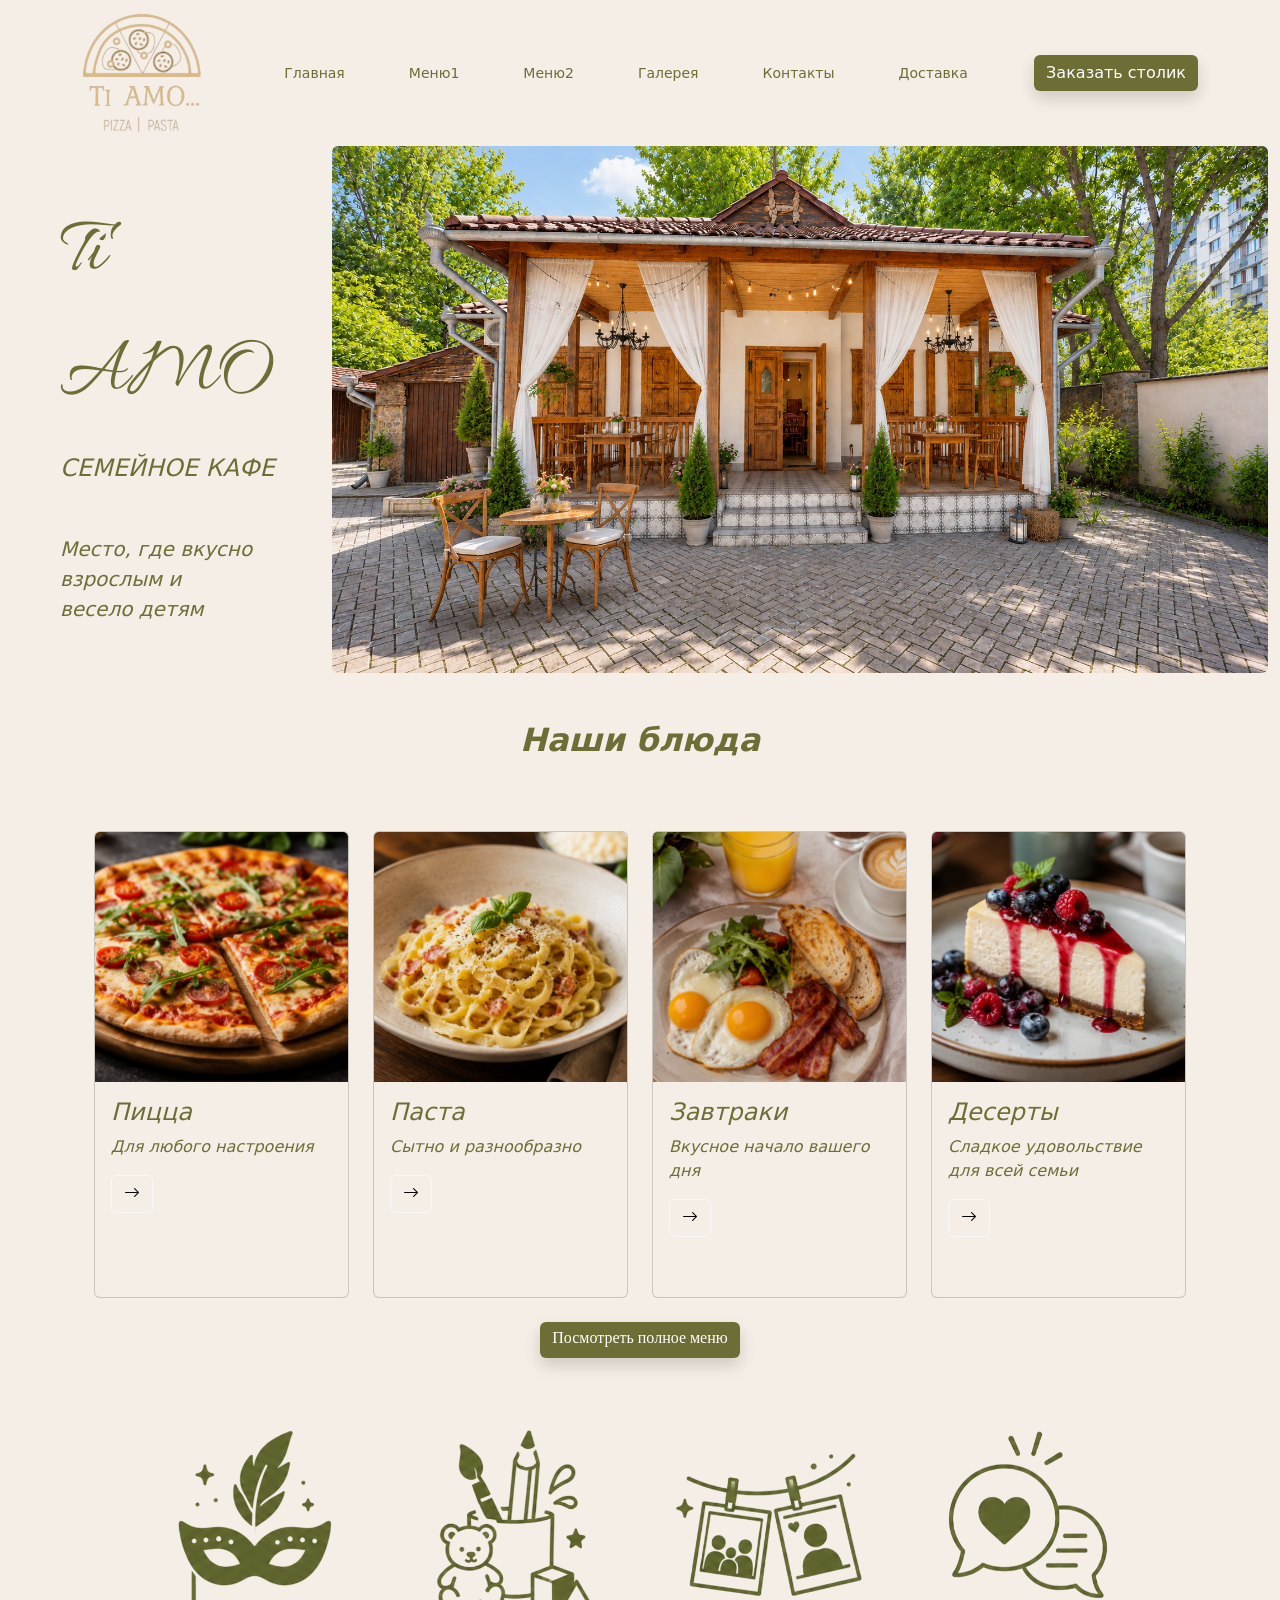
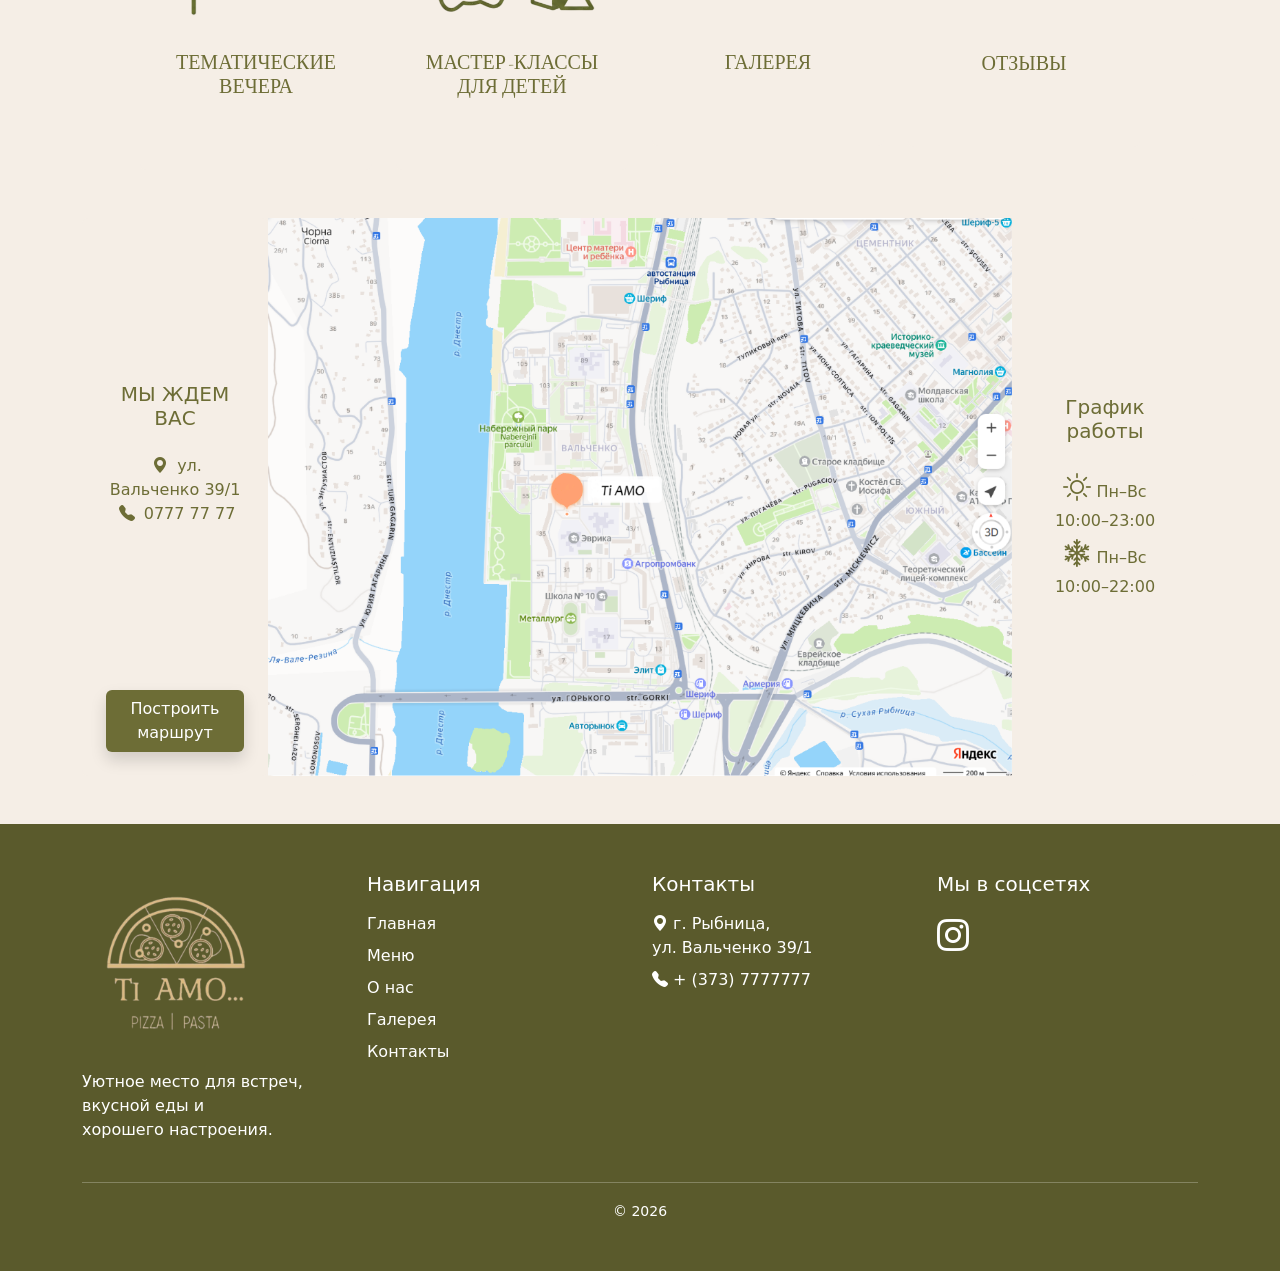
==== index.html @ b51c0440 "Работа с мобильным меню" ====
<!DOCTYPE html>
<html lang="en">
<head>
    <meta charset="utf-8">
    <meta name="viewport" content="width=device-width, initial-scale=1">
    <title>Bootstrap demo</title>


    <!-- Bootstrap Icons -->
    <link rel="stylesheet" href="https://cdn.jsdelivr.net/npm/bootstrap-icons@1.11.3/font/bootstrap-icons.min.css">
    <link href="https://cdn.jsdelivr.net/npm/bootstrap@5.3.8/dist/css/bootstrap.min.css" rel="stylesheet"
          integrity="sha384-sRIl4kxILFvY47J16cr9ZwB07vP4J8+LH7qKQnuqkuIAvNWLzeN8tE5YBujZqJLB" crossorigin="anonymous">
    <link rel="preconnect" href="https://fonts.googleapis.com">
    <link rel="preconnect" href="https://fonts.gstatic.com" crossorigin>

    <link href="https://fonts.googleapis.com/css2?family=Allura&family=Cormorant+Garamond:wght@400;500;600;700&family=Montserrat:wght@400;500;600;700&display=swap" rel="stylesheet">
    <link rel="stylesheet" href="css/style.css">
</head>

<body class="my-color my-bg-color">

<!--navbar-->

<div class="container-fluid">
    <nav class="navbar navbar-expand-lg">
        <div class="container">
            <a class="navbar-brand" href="#">
                <img src="img/logo2.png" alt="Bootstrap" width="120" height="120" style="color:#6d6d36;">
            </a>
            <!--    <a class="navbar-brand" href="#">Navbar</a>-->
            <button class="navbar-toggler" type="button" data-bs-toggle="collapse"
                    data-bs-target="#navbarSupportedContent" aria-controls="navbarSupportedContent"
                    aria-expanded="false" aria-label="Toggle navigation">
                <span class="navbar-toggler-icon"></span>
            </button>
            <div class="collapse navbar-collapse" id="navbarSupportedContent">
                <ul class="navbar-nav mx-auto gap-1 gap-md-5 thTiAmo" style="font-size:14px;"> <!--mx-auto mb-2 mb-lg-0-->
                    <li class="nav-item">
                        <a class="nav-link nav-link-custom" aria-current="page" href="#">Главная</a>
                    </li>
                    <li class="nav-item">
                        <a class="nav-link nav-link-custom" href="menu.html">Меню1</a>
                    </li>
                    <li class="nav-item">
                        <a class="nav-link nav-link-custom" href="menu2.html">Меню2</a>
                    </li>
                    <li class="nav-item">
                        <a class="nav-link nav-link-custom" href="#">Галерея</a>
                    </li>
                    <li class="nav-item">
                        <a class="nav-link nav-link-custom" href="#">Контакты</a>
                    </li>
                    <li class="nav-item">
                        <a class="nav-link nav-link-custom" href="#">Доставка</a>
                    </li>
                </ul>

                <button class="btn text-white shadow btn-dynamic" style="background-color:#6d6d36;">Заказать столик</button>
            </div>
        </div>
    </nav>

</div>

<!--hero-->

<div class="container-fluid  d-flex justify-content-center">
    <div class="row">

        <div class="col-12 col-md-3 col-lg-3">
            <p class="text-start mt-5 ms-5 tiAmo" style="font-size:80px;">Ti AMO</p>
            <p class="text-start ms-5 mt-3 fs-4 fst-italic secondTiAmo">СЕМЕЙНОЕ КАФЕ</p>

            <p class="text-start m-5 fs-5 fst-italic secondTiAmo">Место, где вкусно взрослым и весело детям</p>

            <!--<p class="text-start mt-5 ms-5 fs-6 fst-italic">ул. Вальченко 39/1</p>
            <p class="text-start ms-5 fs-6 fst-italic">+(373) 777-00-00</p>-->


        </div>

        <div class="col-12 col-md-9 col-lg-9">
            <img class="img-fluid rounded"
                 src="img/main2.png"
                 alt="">
        </div>
    </div>
</div>

<!--наши блюда-->

<h2 class="text-center m-5 fw-bold fst-italic secondTiAmo">
    Наши блюда
</h2>

<div class="container p-4 fst-italic thTiAmo">
    <div class="row row-cols-1 row-cols-md-4 row-cols-sm-3 row-cols-xs-3 g-4">
        <div class="col">
            <div class="card h-100 my-color my-bg-color">
                <img src="img/food/2/pizza.png" class="card-img-top" alt="...">
                <div class="card-body">
                    <h4 class="card-title ">Пицца</h4>
                    <p class="card-text">Для любого настроения</p>
                    <button type="button" class="btn btn-light my-bg-color"><i class="bi bi-arrow-right"></i>
                    </button>
                </div>
            </div>
        </div>
        <div class="col">
            <div class="card h-100 my-color my-bg-color">
                <img src="img/food/2/pasta.png" class="card-img-top" alt="...">
                <div class="card-body">
                    <h4 class="card-title">Паста</h4>
                    <p class="card-text">Сытно и разнообразно</p>
                    <button type="button" class="btn btn-light my-bg-color"><i class="bi bi-arrow-right"></i>
                    </button>
                </div>
            </div>
        </div>
        <div class="col">
            <div class="card h-100 my-color my-bg-color">
                <img src="img/food/2/breakfast.png" class="card-img-top" alt="...">
                <div class="card-body">
                    <h4 class="card-title">Завтраки</h4>
                    <p class="card-text">Вкусное начало вашего дня</p>
                    <button type="button" class="btn btn-light my-bg-color"><i class="bi bi-arrow-right"></i></button>
                </div>
            </div>
        </div>
        <div class="col">
            <div class="card h-100 my-color my-bg-color">
                <img src="img/food/2/dessert.png" class="card-img-top" alt="...">
                <div class="card-body">
                    <h4 class="card-title">Десерты</h4>
                    <p class="card-text">Сладкое удовольствие для всей семьи</p>
                    <button type="button" class="btn btn-light my-bg-color"><i class="bi bi-arrow-right"></i>
                    </button>
                </div>
            </div>
        </div>
    </div>
</div>


<div class="container-fluid  d-flex justify-content-center tiAmo">
    <button class="btn text-white shadow btn-dynamic" style="background-color:#6d6d36;">Посмотреть полное меню</button>
</div>

<!--разделы2-->

<div class="container-fluid  d-flex justify-content-center mt-5 tiAmo">
    <div class="row row-cols-1 row-cols-sm-2 row-cols-md-3 row-cols-lg-4 row-cols-xl-5 g-4 text-center justify-content-center">
        <div class="col">
            <a href="#" class="text-decoration-none text-dark">
                <div class="card h-70 my-bg-color border-0 my-color">
                    <img src="img/sections/ev-removebg-preview.png" class="img-fluid" alt="...">
                    <div class="card-body">
                        <h5 class="card-title">ТЕМАТИЧЕСКИЕ ВЕЧЕРА</h5>
                    </div>
                </div>
            </a>
        </div>
        <div class="col">
            <a href="#" class="text-decoration-none text-dark">
                <div class="card h-70 my-bg-color border-0 my-color">
                    <img src="img/sections/ch-removebg-preview.png" class="img-fluid" alt="...">
                    <div class="card-body">
                        <h5 class="card-title">МАСТЕР-КЛАССЫ ДЛЯ ДЕТЕЙ</h5>
                    </div>
                </div>
            </a>
        </div>
        <div class="col">
            <a href="#" class="text-decoration-none text-dark">
                <div class="card h-70 my-bg-color border-0 my-color">
                    <img src="img/sections/gal-removebg-preview.png" class="img-fluid" alt="...">
                    <div class="card-body">
                        <h5 class="card-title">ГАЛЕРЕЯ</h5>
                    </div>
                </div>
            </a>
        </div>
        <div class="col">
            <a href="#" class="text-decoration-none text-dark">
                <div class="card h-70 my-bg-color border-0 my-color">
                    <img src="img/sections/ms-removebg-preview.png" class="mg-fluid" alt="...">
                    <div class="card-body">
                        <h5 class="card-title">ОТЗЫВЫ</h5>
                    </div>
                </div>
            </a>
        </div>
    </div>
</div>


<!--карта-->

<!--<div class="container mt-5">
    <div class="card-group">
        <div class="card my-bg-color border-0 p-4 h-100 d-flex flex-column">

            <h5 class="card-title mb-4">
                МЫ ЖДЕМ ВАС
            </h5>

            <div class="flex-grow-1 d-flex flex-column">

                <p class="card-text mb-3">
                    <i class="bi bi-geo-alt-fill">   </i>
                    ул. Вальченко 39/1
                </p>

                <p class="card-text mb-3">
                    <i class="bi bi-telephone-fill">   </i>
                    0777 77 77
                </p>

            </div>

            <button class="btn text-white shadow mt-3"
                    style="background-color:#6d6d36;">
                Построить маршрут
            </button>

        </div>
        <div class="card my-bg-color border-0 h-100 d-flex flex-column">
            <img src="img/map.png" class="card-img-top" alt="...">

        </div>
        <div class="card my-bg-color border-0 p-4 h-100 d-flex flex-column">
            <h5 class="card-title mb-4">
                РЕЖИМ РАБОТЫ
            </h5>

            <div class="flex-grow-1 d-flex flex-column">

                <p class="card-text mb-3">
                    <i class="bi bi-sun">   </i>
                    ПН - ВС<br>
                    09.00 - 23.00
                </p>

                <p class="card-text mb-3">
                    <i class="bi bi-snow2">   </i>
                    ПН - ВС<br>
                    09.00 - 23.00
                </p>

            </div>

        </div>
    </div>
</div>-->

<div class="container mt-5 secondTiAmo">
    <div class="row g-0">

        <!-- Левая карточка -->
        <div class="col-12 col-md-2 d-flex">
            <div class="card p-4 text-center h-100 w-100 d-flex flex-column my-bg-color border-0 my-color">



                <div class="flex-grow-1 d-flex flex-column justify-content-center">
                    <h5 class="card-title mb-4">МЫ ЖДЕМ ВАС</h5>
                    <p class="card-text mb-4">
                        <i class="bi bi-geo-alt-fill m-1"></i> ул. Вальченко 39/1
                        <i class="bi bi-telephone-fill m-1"></i> 0777 77 77
                    </p>
                </div>

                <button class="btn text-white shadow mt-auto"
                        style="background-color:#6d6d36;">
                    Построить маршрут
                </button>

            </div>
        </div>

        <!-- Центральная карточка -->
        <div class="col-12 col-md-8 d-flex">
            <div class="card h-100 w-100 border-0">
                <img src="img/map2.png"
                     class="img-fluid h-100 w-100"
                     style="object-fit: cover;"
                     alt="">
            </div>
        </div>

        <!-- Правая карточка -->
        <div class="col-12 col-md-2 d-flex">
            <div class="card p-4 text-center h-100 w-100 d-flex flex-column justify-items-center my-bg-color border-0 my-color">


                <div class="flex-grow-1 d-flex flex-column justify-content-center">
                    <h5 class="card-title mb-4 ">График работы</h5>
                    <p class="card-text">
                        <i class="bi bi-sun fs-3"></i> Пн–Вс 10:00–23:00<br>
                        <i class="bi bi-snow2 fs-3"></i> Пн–Вс 10:00–22:00
                    </p>
                </div>

            </div>
        </div>

    </div>
</div>

<!--footer-->

<footer class="py-5 mt-5 secondTiAmo" style="background-color:#5a5a2c; color:white;">

    <div class="container">

        <div class="row g-4">

            <!-- Логотип -->
            <div class="col-12 col-md-6 col-lg-3 text-center text-lg-start">
                <img src="img/logo.png"
                     class="img-fluid mb-3"
                     style="max-width:180px;"
                     alt="Logo">

                <p>
                    Уютное место для встреч,<br>
                    вкусной еды и <br>хорошего настроения.
                </p>
            </div>


            <!-- Навигация -->
            <div class="col-12 col-md-6 col-lg-3">
                <h5 class="mb-3">Навигация</h5>

                <ul class="list-unstyled">
                    <li class="mb-2">
                        <a href="#" class="text-white text-decoration-none nav-link-custom">
                            Главная
                        </a>
                    </li>

                    <li class="mb-2">
                        <a href="#" class="text-white text-decoration-none nav-link-custom">
                            Меню
                        </a>
                    </li>

                    <li class="mb-2">
                        <a href="#" class="text-white text-decoration-none nav-link-custom">
                            О нас
                        </a>
                    </li>

                    <li class="mb-2">
                        <a href="#" class="text-white text-decoration-none nav-link-custom">
                            Галерея
                        </a>
                    </li>

                    <li class="mb-2">
                        <a href="#" class="text-white text-decoration-none nav-link-custom">
                            Контакты
                        </a>
                    </li>
                </ul>

            </div>


            <!-- Контакты -->
            <div class="col-12 col-md-6 col-lg-3">

                <h5 class="mb-3">Контакты</h5>

                <p class="mb-2">
                    <i class="bi bi-geo-alt-fill"></i>
                    г. Рыбница,<br>
                    ул. Вальченко 39/1
                </p>

                <p class="mb-2">
                    <i class="bi bi-telephone-fill"></i>
                   + (373) 7777777
                </p>


            </div>


            <!-- Соцсети -->
            <div class="col-12 col-md-6 col-lg-3">

                <h5 class="mb-3">Мы в соцсетях</h5>

                <a href="#" class="text-white fs-3 me-3">
                    <i class="bi bi-instagram social-icon"></i>
                </a>

            </div>

        </div>


        <hr class="mt-4">

        <div class="text-center">
            <small>
                © 2026
            </small>
        </div>

    </div>

</footer>


    <script src="https://cdn.jsdelivr.net/npm/bootstrap@5.3.8/dist/js/bootstrap.bundle.min.js"
            integrity="sha384-FKyoEForCGlyvwx9Hj09JcYn3nv7wiPVlz7YYwJrWVcXK/BmnVDxM+D2scQbITxI"
            crossorigin="anonymous"></script>
</body>

</html>
---- css/style.css ----
.image-wrap {
    position: relative;
}

.my-bg-color{
    background-color: #f5eee6;
}

.my-color, .nav-link{
   color: #6d6d36;
}

.card-img-top {
    height: 250px;
    object-fit: cover;
}

@media (max-width: 768px) {
    .card-img-top {
        height: 200px;
    }
}

.card {
    position: relative;
}

.card-body {
    padding-bottom: 60px;
}




.icon {
    font-size: 100px;
}

.card:hover {
    border-color: #6d6d36;
    box-shadow: 0 0 25px rgba(109,109,54,.35);
}

.photo-wrapper {
    position: relative;
    overflow: hidden;
}

.photo-wrapper img {
    display: block;
    width: 100%;
    height: auto;
}

/* Градиент сверху */
.photo-wrapper::before {
    content: "";
    position: absolute;
    inset: 0;
    background: linear-gradient(
        to top,
        transparent 90%,
        rgba(245,238,230,.1) 92%,
        rgba(245,238,230,.2) 94%,
        rgba(245,238,230,.4) 96%,
        rgba(245,238,230,.7) 98%,
        #f5eee6 100%
    ),
    linear-gradient(
            to left,
            transparent 90%,
                    rgba(245,238,230,.1) 92%,
                    rgba(245,238,230,.2) 94%,
                    rgba(245,238,230,.4) 96%,
                    rgba(245,238,230,.7) 98%,
                    #f5eee6 100%
        ),
        linear-gradient(
                to bottom,
                transparent 90%,
                        rgba(245,238,230,.1) 92%,
                        rgba(245,238,230,.2) 94%,
                        rgba(245,238,230,.4) 96%,
                        rgba(245,238,230,.7) 98%,
                        #f5eee6 100%
            );
    pointer-events: none;
}

.btn-dynamic {
    background-color: #6d6d36;
    color: white;
    border: none;
    transition: all 0.3s ease;
}

.btn-dynamic:hover {
    background-color: #858542;
    box-shadow: 0 8px 20px rgba(109,109,54,.45);
    transform: translateY(-4px) scale(1.05);
}

.btn-dynamic:active {
    transform: translateY(0) scale(0.98);
}

.nav-link-custom {
    color: #6d6d36;
    text-decoration: none;
    display: inline-block;
    position: relative;
    transition: all 0.3s ease;
}

.nav-link-custom:hover {
    color: #6d6d36;
    transform: translateY(-3px);
}


/* плавная линия снизу */
.nav-link-custom::after {
    content: "";
    position: absolute;
    left: 50%;
    bottom: -5px;
    width: 0;
    height: 2px;
    background-color: #6d6d36;
    transition: all 0.3s ease;
    transform: translateX(-50%);
}

.nav-link-custom:hover::after {
    width: 100%;
}

.social-icon {
    font-size: 32px;
    /*color: #333;*/
    transition: all 0.3s ease;
}

.social-icon:hover {
    color: #F55353;
    transform: scale(1.2) translateY(-5px);
    text-shadow:
        0 0 5px rgba(109,109,54,.5),
        0 0 15px rgba(109,109,54,.7),
        0 0 25px rgba(109,109,54,.9);
}


/* Логотип */
.tiAmo {
    font-family: 'Allura', cursive;
}

/* Заголовки */
secondTiAmo {
    font-family: 'Cormorant Garamond', serif;
}

/* Основной текст */
thTiAmo {
    font-family: 'Montserrat', sans-serif;
}

.menu-sticky {
    position: sticky;
    top: 100px; /* отступ от верхней части экрана */
}

.navbar {
    background-color: #f5eee6;
    z-index: 1020;
}

#breakfast,
#salad,
#desserts {
    scroll-margin-top: 140px;
}

@media (max-width: 991.98px) {
    #breakfast,
    #salad,
    #desserts {
        scroll-margin-top: 200px;
    }
}
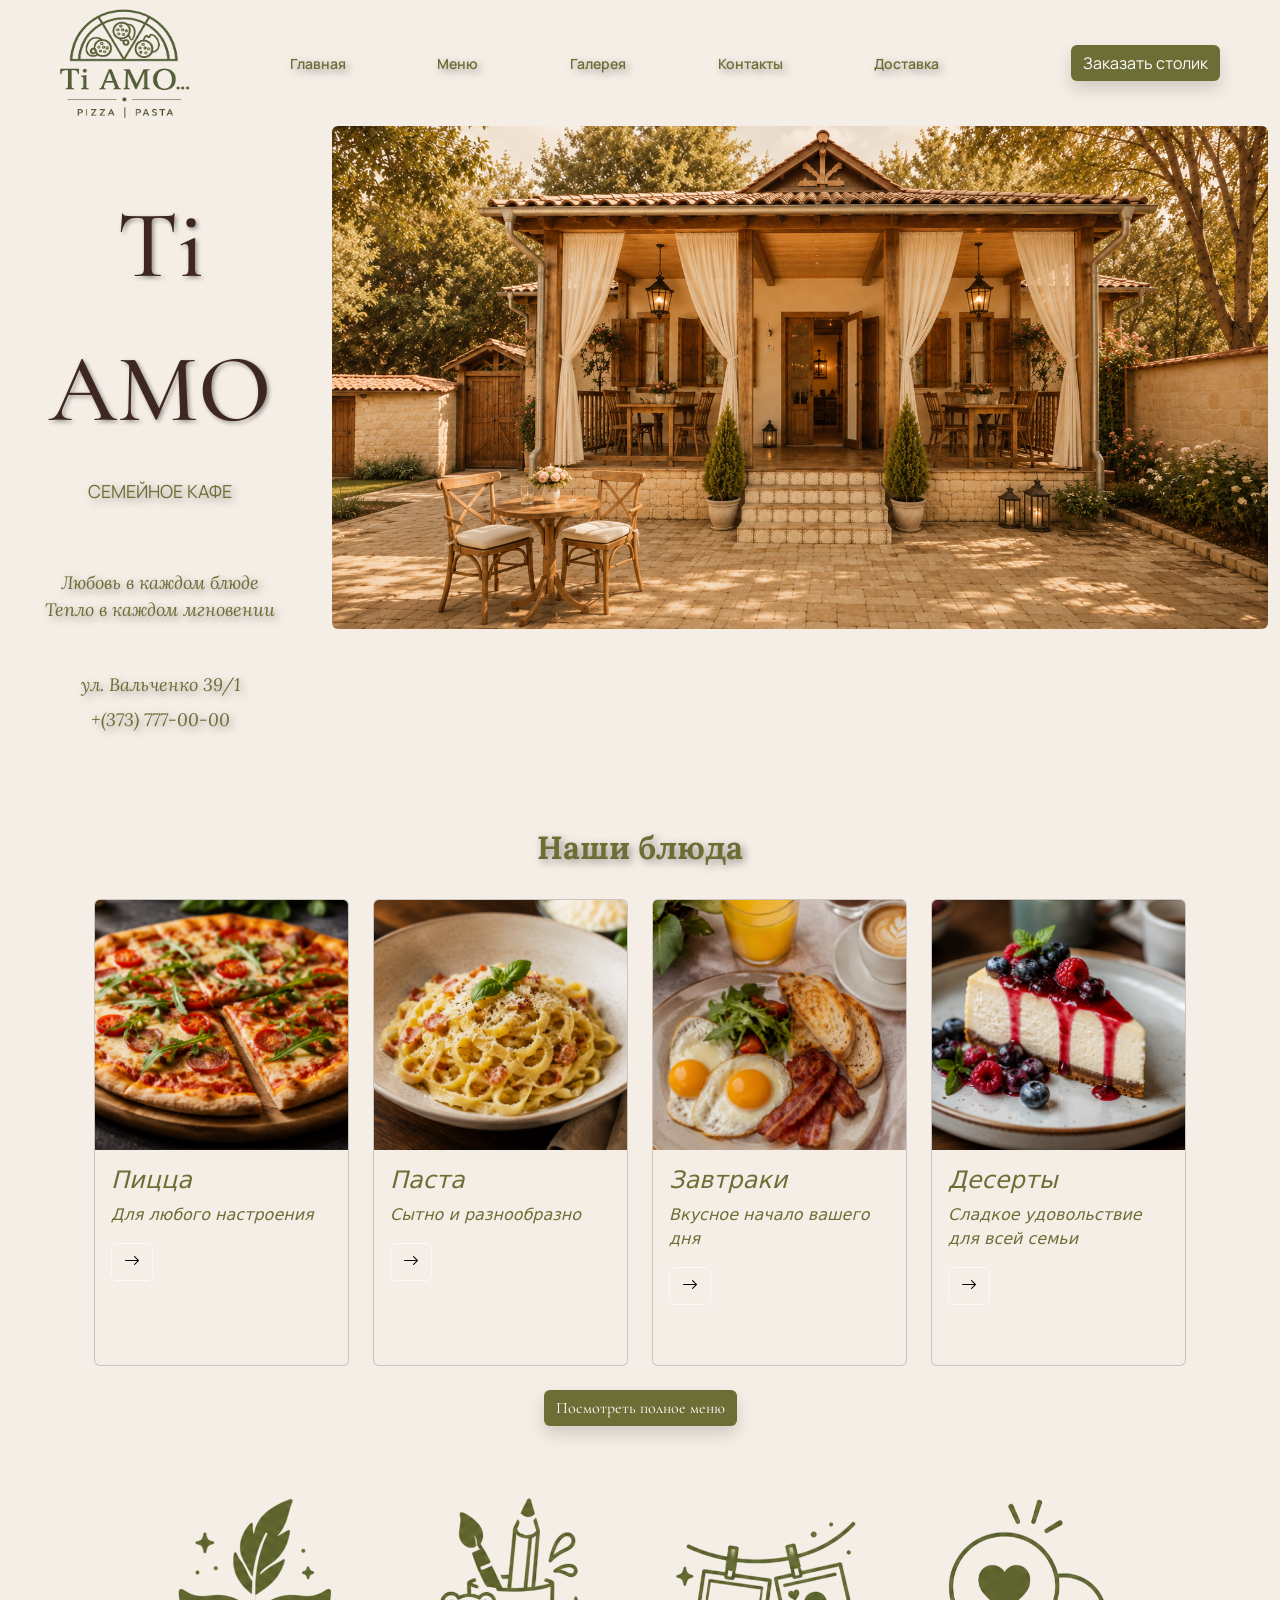
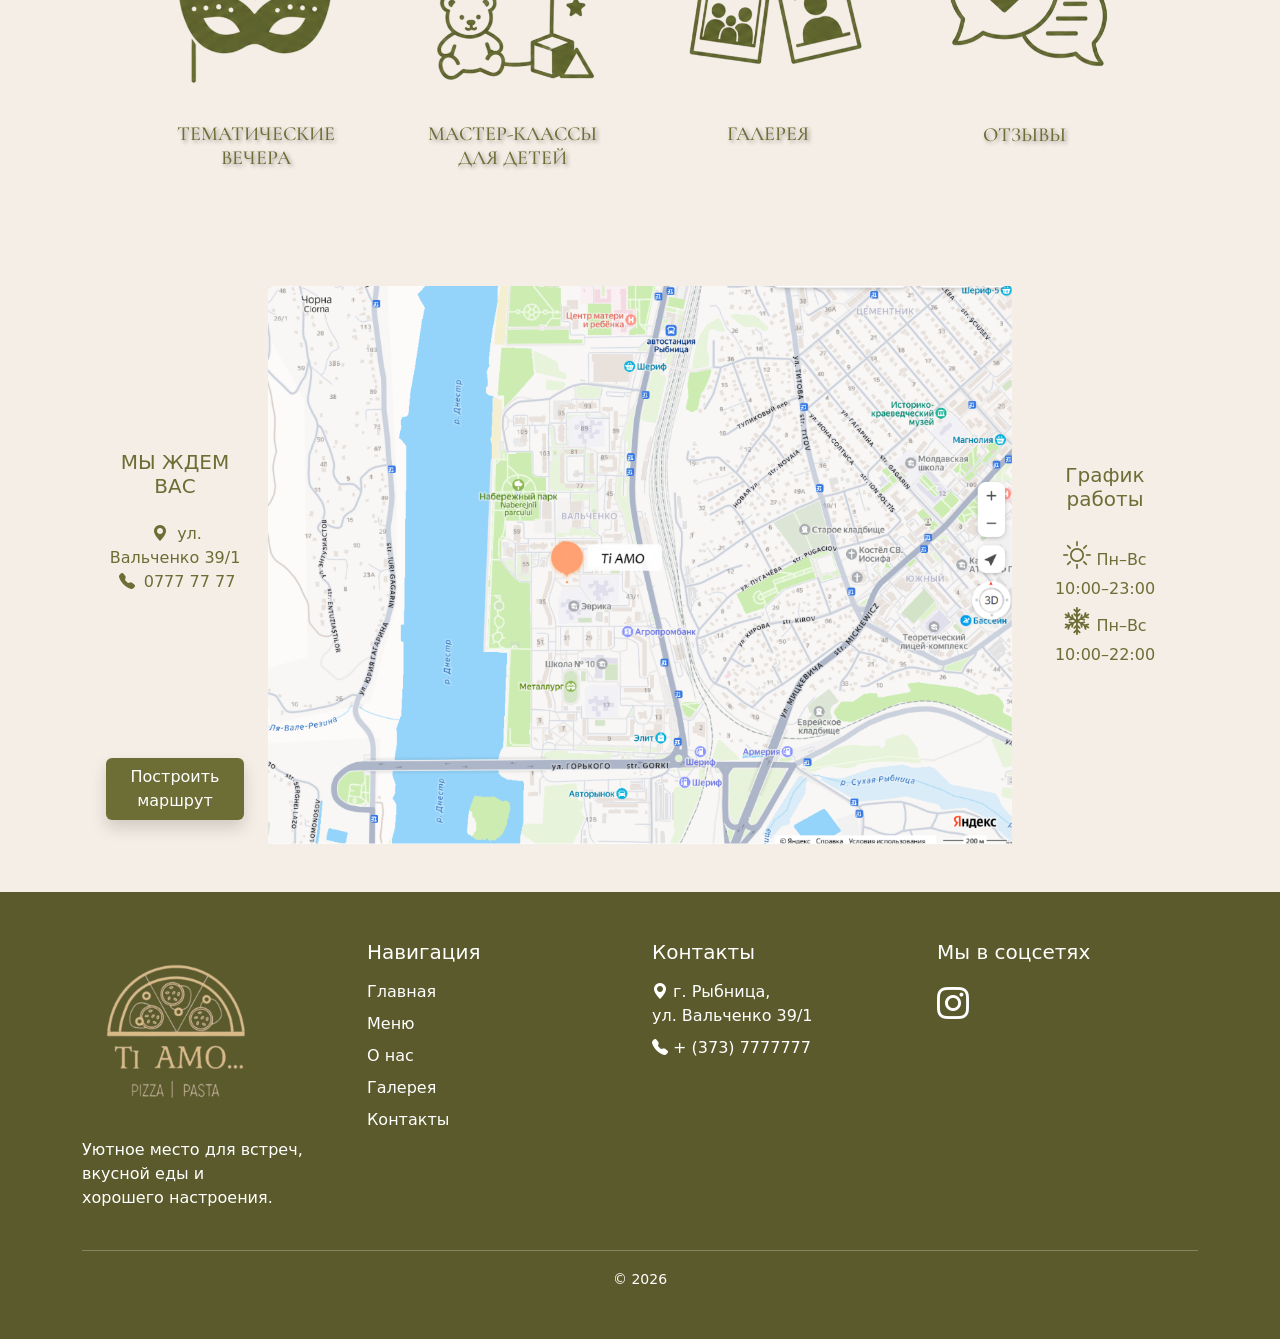
==== commit 04e6d7c0: "Работа с мобильным меню" ====
--- a/index.html
+++ b/index.html
@@ -10,23 +10,23 @@
     <link rel="stylesheet" href="https://cdn.jsdelivr.net/npm/bootstrap-icons@1.11.3/font/bootstrap-icons.min.css">
     <link href="https://cdn.jsdelivr.net/npm/bootstrap@5.3.8/dist/css/bootstrap.min.css" rel="stylesheet"
           integrity="sha384-sRIl4kxILFvY47J16cr9ZwB07vP4J8+LH7qKQnuqkuIAvNWLzeN8tE5YBujZqJLB" crossorigin="anonymous">
+
+
     <link rel="preconnect" href="https://fonts.googleapis.com">
     <link rel="preconnect" href="https://fonts.gstatic.com" crossorigin>
-
-    <link href="https://fonts.googleapis.com/css2?family=Allura&family=Cormorant+Garamond:wght@400;500;600;700&family=Montserrat:wght@400;500;600;700&display=swap" rel="stylesheet">
-    <link rel="stylesheet" href="css/style.css">
+    <link href="https://fonts.googleapis.com/css2?family=Cormorant+Garamond:ital,wght@0,300..700;1,300..700&family=Dancing+Script:wght@400..700&display=swap" rel="stylesheet">
+    <link href="https://fonts.googleapis.com/css2?family=DM+Sans:ital,opsz,wght@0,9..40,100..1000;1,9..40,100..1000&family=Lora:ital,wght@0,400..700;1,400..700&family=Manrope:wght@200..800&display=swap" rel="stylesheet">
+
+    <link rel="stylesheet" href="css/index.css">
+
 </head>
 
 <body class="my-color my-bg-color">
 
 <!--navbar-->
 
-<div class="container-fluid">
+<div class="container-fluid  menu-font">
     <nav class="navbar navbar-expand-lg">
-        <div class="container">
-            <a class="navbar-brand" href="#">
-                <img src="img/logo2.png" alt="Bootstrap" width="120" height="120" style="color:#6d6d36;">
-            </a>
             <!--    <a class="navbar-brand" href="#">Navbar</a>-->
             <button class="navbar-toggler" type="button" data-bs-toggle="collapse"
                     data-bs-target="#navbarSupportedContent" aria-controls="navbarSupportedContent"
@@ -34,15 +34,17 @@
                 <span class="navbar-toggler-icon"></span>
             </button>
             <div class="collapse navbar-collapse" id="navbarSupportedContent">
-                <ul class="navbar-nav mx-auto gap-1 gap-md-5 thTiAmo" style="font-size:14px;"> <!--mx-auto mb-2 mb-lg-0-->
+                <ul class="navbar-nav flex-grow-1 justify-content-between align-items-center px-5 thTiAmo" style="font-size:14px;"> <!--mx-auto mb-2 mb-lg-0-->
+                    <li class="nav-item">
+                        <a class="navbar-brand" href="#">
+                            <img src="img/logo7.png" alt="Bootstrap" width="130" height="110" style="color:#6d6d36;">
+                        </a>
+                    </li>
                     <li class="nav-item">
                         <a class="nav-link nav-link-custom" aria-current="page" href="#">Главная</a>
                     </li>
                     <li class="nav-item">
-                        <a class="nav-link nav-link-custom" href="menu.html">Меню1</a>
-                    </li>
-                    <li class="nav-item">
-                        <a class="nav-link nav-link-custom" href="menu2.html">Меню2</a>
+                        <a class="nav-link nav-link-custom" href="menu2.html">Меню</a>
                     </li>
                     <li class="nav-item">
                         <a class="nav-link nav-link-custom" href="#">Галерея</a>
@@ -53,11 +55,17 @@
                     <li class="nav-item">
                         <a class="nav-link nav-link-custom" href="#">Доставка</a>
                     </li>
+                    <li class="nav-item ms-5">
+                        <button
+                                class="btn text-white shadow btn-dynamic"
+                                style="background-color:#6d6d36;"
+                                data-bs-toggle="modal"
+                                data-bs-target="#phoneModal">
+                            Заказать столик
+                        </button>
+                    </li>
                 </ul>
-
-                <button class="btn text-white shadow btn-dynamic" style="background-color:#6d6d36;">Заказать столик</button>
-            </div>
-        </div>
+            </div>
     </nav>
 
 </div>
@@ -67,21 +75,36 @@
 <div class="container-fluid  d-flex justify-content-center">
     <div class="row">
 
-        <div class="col-12 col-md-3 col-lg-3">
-            <p class="text-start mt-5 ms-5 tiAmo" style="font-size:80px;">Ti AMO</p>
-            <p class="text-start ms-5 mt-3 fs-4 fst-italic secondTiAmo">СЕМЕЙНОЕ КАФЕ</p>
-
-            <p class="text-start m-5 fs-5 fst-italic secondTiAmo">Место, где вкусно взрослым и весело детям</p>
-
-            <!--<p class="text-start mt-5 ms-5 fs-6 fst-italic">ул. Вальченко 39/1</p>
-            <p class="text-start ms-5 fs-6 fst-italic">+(373) 777-00-00</p>-->
-
+        <div class="col-12 col-md-3 col-lg-3 d-flex flex-column text-center">
+
+            <p class="tiAmo mt-5" style="font-size:96px; color:#3E2723;">
+                Ti AMO
+            </p>
+
+            <p class="menu-familyCafe">
+                СЕМЕЙНОЕ КАФЕ
+            </p>
+
+            <p class=" my-5 fst-italic lora-address" style="font-size:18px;">
+                Любовь в каждом блюде<br>
+                Тепло в каждом мгновении
+            </p>
+
+            <div class="mt-auto mb-5">
+                <p class="fst-italic lora-address mb-2" style="font-size:18px;">
+                    ул. Вальченко 39/1
+                </p>
+
+                <p class="fst-italic lora-address mb-0" style="font-size:18px;">
+                    +(373) 777-00-00
+                </p>
+            </div>
 
         </div>
 
         <div class="col-12 col-md-9 col-lg-9">
             <img class="img-fluid rounded"
-                 src="img/main2.png"
+                 src="img/main7.png"
                  alt="">
         </div>
     </div>
@@ -89,7 +112,7 @@
 
 <!--наши блюда-->
 
-<h2 class="text-center m-5 fw-bold fst-italic secondTiAmo">
+<h2 class="text-center mt-5 fw-bold lora-address">
     Наши блюда
 </h2>
 
@@ -418,6 +441,31 @@
     <script src="https://cdn.jsdelivr.net/npm/bootstrap@5.3.8/dist/js/bootstrap.bundle.min.js"
             integrity="sha384-FKyoEForCGlyvwx9Hj09JcYn3nv7wiPVlz7YYwJrWVcXK/BmnVDxM+D2scQbITxI"
             crossorigin="anonymous"></script>
+
+<div class="modal fade" id="phoneModal" tabindex="-1" aria-labelledby="phoneModalLabel" aria-hidden="true">
+    <div class="modal-dialog modal-dialog-centered">
+        <div class="modal-content">
+
+            <div class="modal-header">
+                <h5 class="modal-title" id="phoneModalLabel">Заказать столик</h5>
+                <button type="button" class="btn-close" data-bs-dismiss="modal"></button>
+            </div>
+
+            <div class="modal-body text-center">
+                <p class="mb-2">Позвоните нам:</p>
+
+                <h3>
+                    <a href="tel:+37377700000"
+                       class="text-decoration-none"
+                       style="color:#6d6d36;">
+                        +373 (777) 00-00
+                    </a>
+                </h3>
+            </div>
+
+        </div>
+    </div>
+</div>
 </body>
 
 </html>
--- a/css/index.css
+++ b/css/index.css
@@ -0,0 +1,240 @@
+.menu-font {
+  font-family: "Manrope", sans-serif;
+  font-optical-sizing: auto;
+  font-weight: 600;
+  font-style: normal;
+  font-size: 24px;
+  text-shadow: 3px 3px 8px rgba(0, 0, 0, 0.4);
+}
+
+.menu-familyCafe {
+  font-family: "Manrope", sans-serif;
+  font-optical-sizing: auto;
+  font-weight:400;
+  font-style: normal;
+  font-size: 18px;
+  text-shadow: 3px 3px 8px rgba(0, 0, 0, 0.4);
+}
+
+.menu-familyCafe2 {
+  font-family: "Manrope", sans-serif;
+  font-optical-sizing: auto;
+  font-weight:400;
+  font-style: normal;
+  font-size: 24px;
+  text-shadow: 3px 3px 8px rgba(0, 0, 0, 0.4);
+  font-style: italic;
+}
+
+.dm-sans-address {
+  font-family: "DM Sans", sans-serif;
+  font-optical-sizing: auto;
+  font-weight: 400;
+  font-style: normal;
+}
+
+.lora-address {
+  font-family: "Lora", serif;
+  font-optical-sizing: auto;
+  font-weight: 400;
+  font-style: normal;
+  text-shadow: 3px 3px 8px rgba(0, 0, 0, 0.4);
+}
+
+
+
+.image-wrap {
+    position: relative;
+}
+
+.my-bg-color{
+    background-color: #f5eee6;
+}
+
+.my-color, .nav-link{
+   color:   #6d6d36; /*#FFFDD0;*/
+}
+
+.card-img-top {
+    height: 250px;
+    object-fit: cover;
+}
+
+@media (max-width: 768px) {
+    .card-img-top {
+        height: 200px;
+    }
+}
+
+.card {
+    position: relative;
+}
+
+.card-body {
+    padding-bottom: 60px;
+}
+
+
+
+
+.icon {
+    font-size: 100px;
+}
+
+.card:hover {
+    border-color: #6d6d36;
+    box-shadow: 0 0 25px rgba(109,109,54,.35);
+}
+
+.photo-wrapper {
+    position: relative;
+    overflow: hidden;
+}
+
+.photo-wrapper img {
+    display: block;
+    width: 100%;
+    height: auto;
+}
+
+/* Градиент сверху */
+.photo-wrapper::before {
+    content: "";
+    position: absolute;
+    inset: 0;
+    background: linear-gradient(
+        to top,
+        transparent 90%,
+        rgba(245,238,230,.1) 92%,
+        rgba(245,238,230,.2) 94%,
+        rgba(245,238,230,.4) 96%,
+        rgba(245,238,230,.7) 98%,
+        #f5eee6 100%
+    ),
+    linear-gradient(
+            to left,
+            transparent 90%,
+                    rgba(245,238,230,.1) 92%,
+                    rgba(245,238,230,.2) 94%,
+                    rgba(245,238,230,.4) 96%,
+                    rgba(245,238,230,.7) 98%,
+                    #f5eee6 100%
+        ),
+        linear-gradient(
+                to bottom,
+                transparent 90%,
+                        rgba(245,238,230,.1) 92%,
+                        rgba(245,238,230,.2) 94%,
+                        rgba(245,238,230,.4) 96%,
+                        rgba(245,238,230,.7) 98%,
+                        #f5eee6 100%
+            );
+    pointer-events: none;
+}
+
+.btn-dynamic {
+    background-color: #6d6d36;
+    color: white;
+    border: none;
+    transition: all 0.3s ease;
+}
+
+.btn-dynamic:hover {
+    background-color: #858542;
+    box-shadow: 0 8px 20px rgba(109,109,54,.45);
+    transform: translateY(-4px) scale(1.05);
+}
+
+.btn-dynamic:active {
+    transform: translateY(0) scale(0.98);
+}
+
+.nav-link-custom {
+    color: #6d6d36;
+    text-decoration: none;
+    display: inline-block;
+    position: relative;
+    transition: all 0.3s ease;
+}
+
+.nav-link-custom:hover {
+    color: #6d6d36;
+    transform: translateY(-3px);
+}
+
+
+/* плавная линия снизу */
+.nav-link-custom::after {
+    content: "";
+    position: absolute;
+    left: 50%;
+    bottom: -5px;
+    width: 0;
+    height: 2px;
+    background-color: #6d6d36;
+    transition: all 0.3s ease;
+    transform: translateX(-50%);
+}
+
+.nav-link-custom:hover::after {
+    width: 100%;
+}
+
+.social-icon {
+    font-size: 32px;
+    /*color: #333;*/
+    transition: all 0.3s ease;
+}
+
+.social-icon:hover {
+    color: #F55353;
+    transform: scale(1.2) translateY(-5px);
+    text-shadow:
+        0 0 5px rgba(109,109,54,.5),
+        0 0 15px rgba(109,109,54,.7),
+        0 0 25px rgba(109,109,54,.9);
+}
+
+
+/* Логотип */
+.tiAmo {
+     font-family: "Cormorant Garamond", serif;
+      font-optical-sizing: auto;
+      font-weight: 500;
+      font-style: normal;
+      text-shadow: 2px 2px 4px rgba(0, 0, 0, 0.4);
+}
+
+/* Заголовки */
+/*.secondTiAmo {
+    font-family: 'Cormorant Garamond', serif;
+}*/
+
+/* Основной текст */
+/*.thTiAmo {
+    font-family: 'Montserrat', sans-serif;
+}*/
+
+.menu-sticky {
+    position: sticky;
+    top: 100px; /* отступ от верхней части экрана */
+}
+
+.navbar {
+    background-color: #f5eee6;
+    z-index: 1020;
+}
+
+#breakfast,
+#salad,
+#desserts {
+    scroll-margin-top: 140px;
+}
+
+@media (max-width: 991.98px) {
+    #breakfast,
+    #salad,
+    #desserts {
+        scroll-margin-top: 200px;
+    }
+}
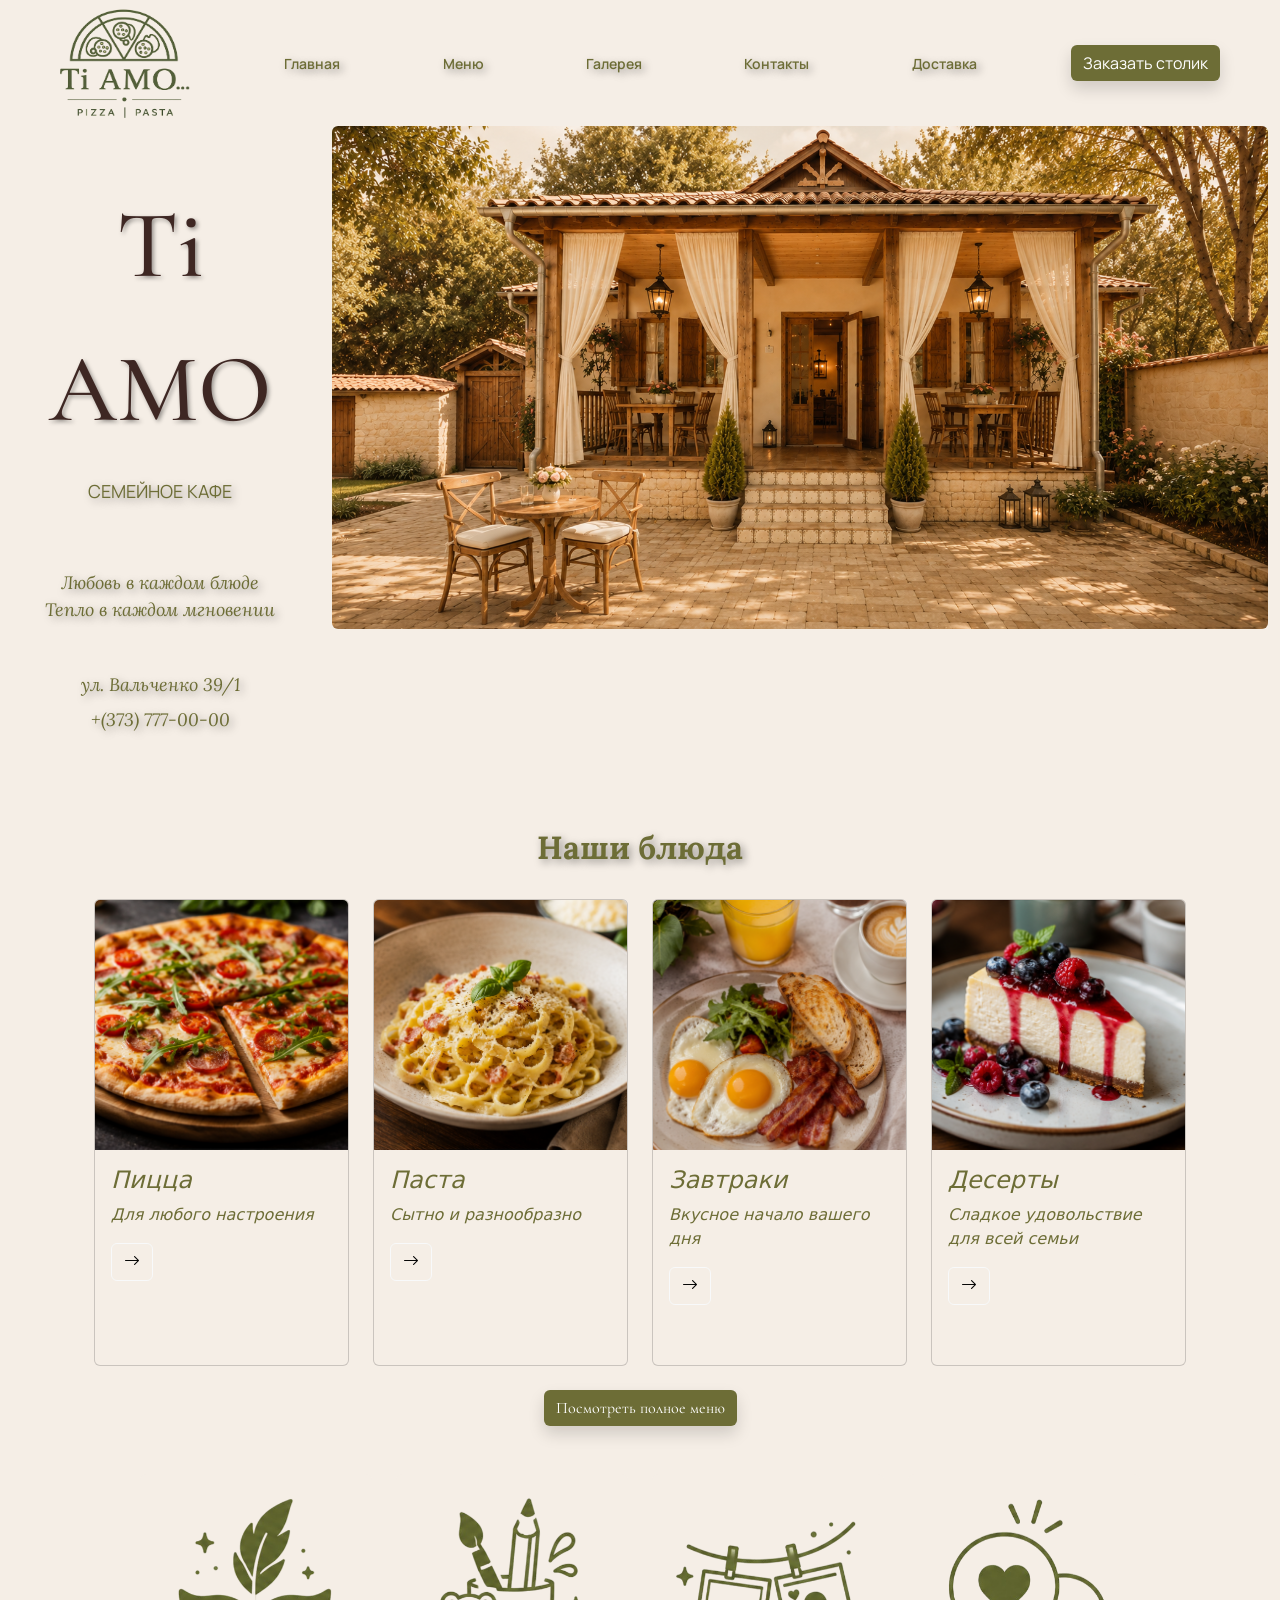
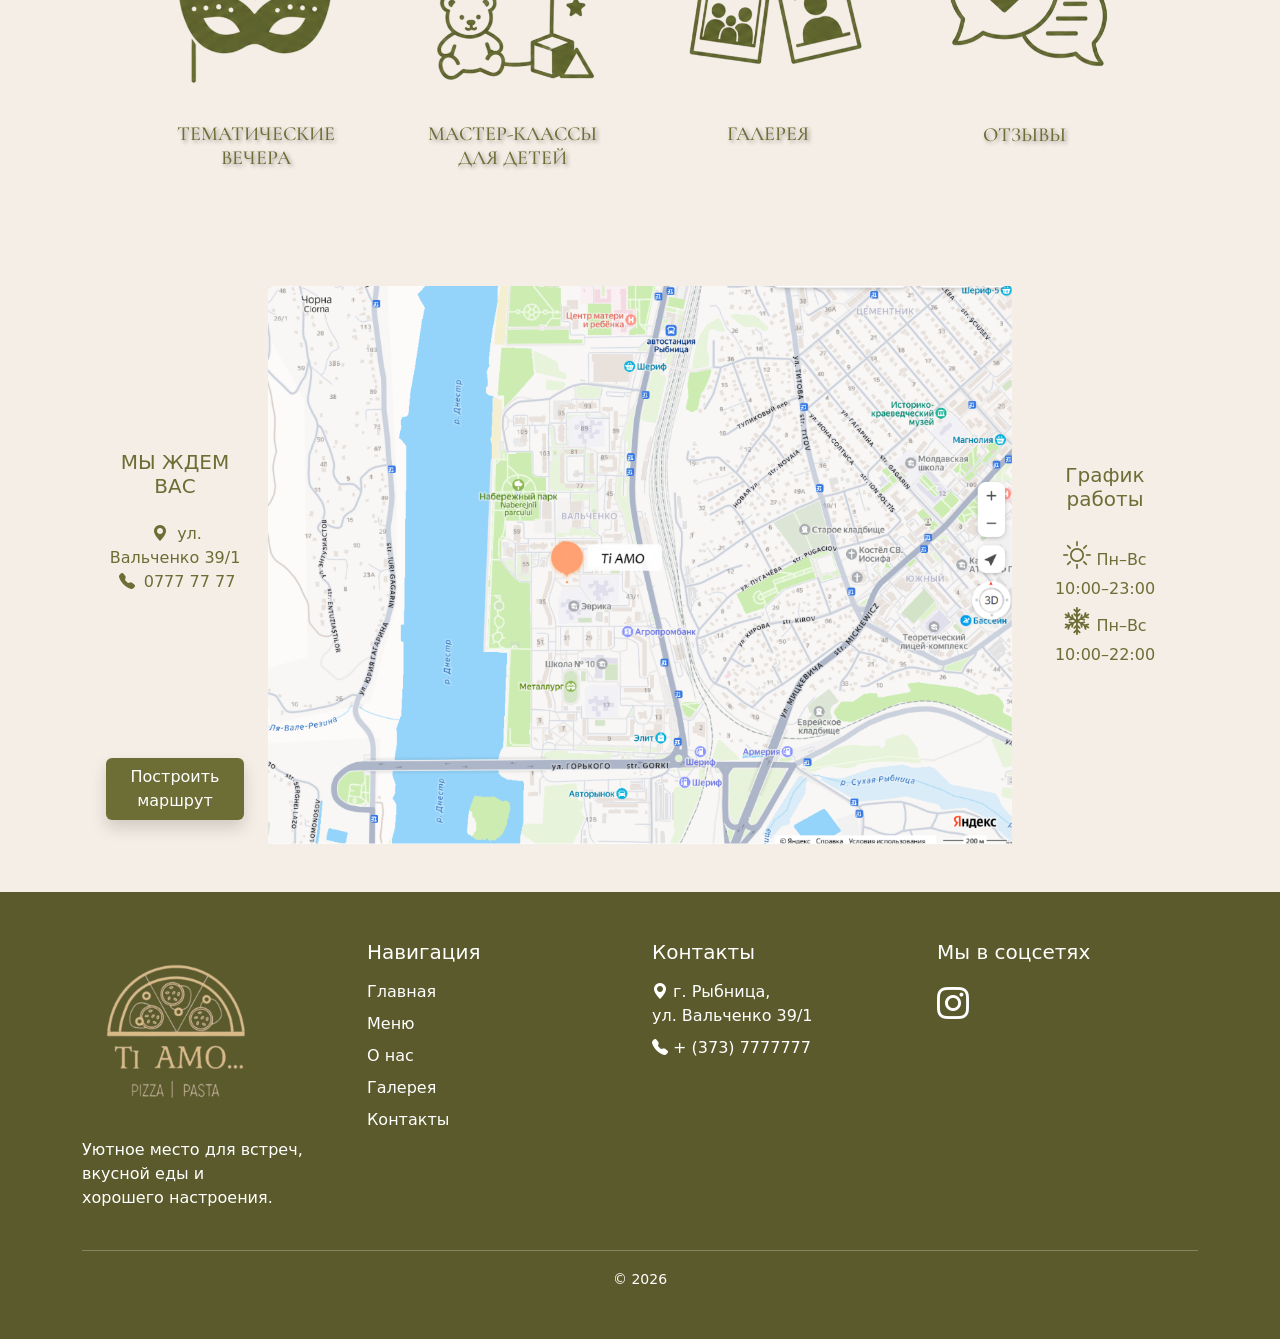
==== commit c2eab42f: "Работа с мобильным меню" ====
--- a/index.html
+++ b/index.html
@@ -36,7 +36,7 @@
             <div class="collapse navbar-collapse" id="navbarSupportedContent">
                 <ul class="navbar-nav flex-grow-1 justify-content-between align-items-center px-5 thTiAmo" style="font-size:14px;"> <!--mx-auto mb-2 mb-lg-0-->
                     <li class="nav-item">
-                        <a class="navbar-brand" href="#">
+                        <a class="navbar-brand m-0" href="#">
                             <img src="img/logo7.png" alt="Bootstrap" width="130" height="110" style="color:#6d6d36;">
                         </a>
                     </li>
@@ -44,7 +44,7 @@
                         <a class="nav-link nav-link-custom" aria-current="page" href="#">Главная</a>
                     </li>
                     <li class="nav-item">
-                        <a class="nav-link nav-link-custom" href="menu2.html">Меню</a>
+                        <a class="nav-link nav-link-custom" href="menu.html">Меню</a>
                     </li>
                     <li class="nav-item">
                         <a class="nav-link nav-link-custom" href="#">Галерея</a>
@@ -55,7 +55,7 @@
                     <li class="nav-item">
                         <a class="nav-link nav-link-custom" href="#">Доставка</a>
                     </li>
-                    <li class="nav-item ms-5">
+                    <li class="nav-item">
                         <button
                                 class="btn text-white shadow btn-dynamic"
                                 style="background-color:#6d6d36;"
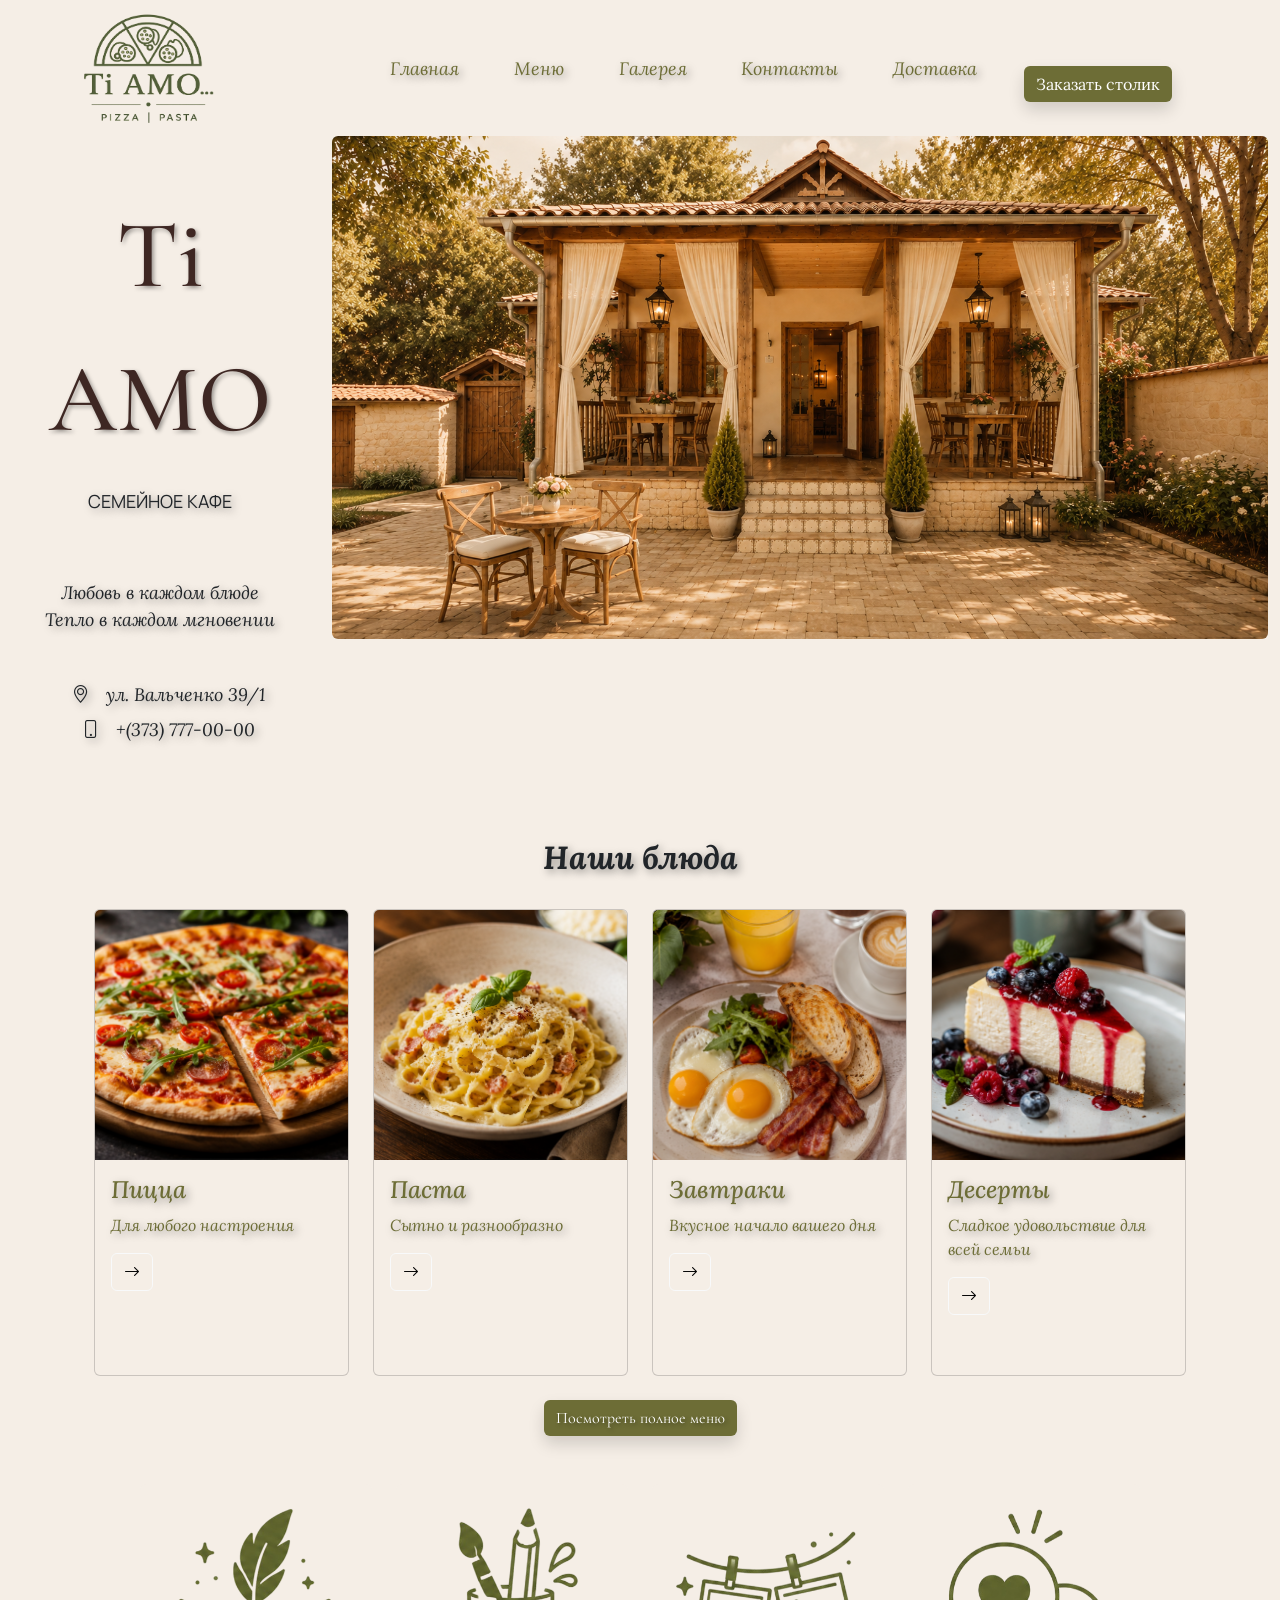
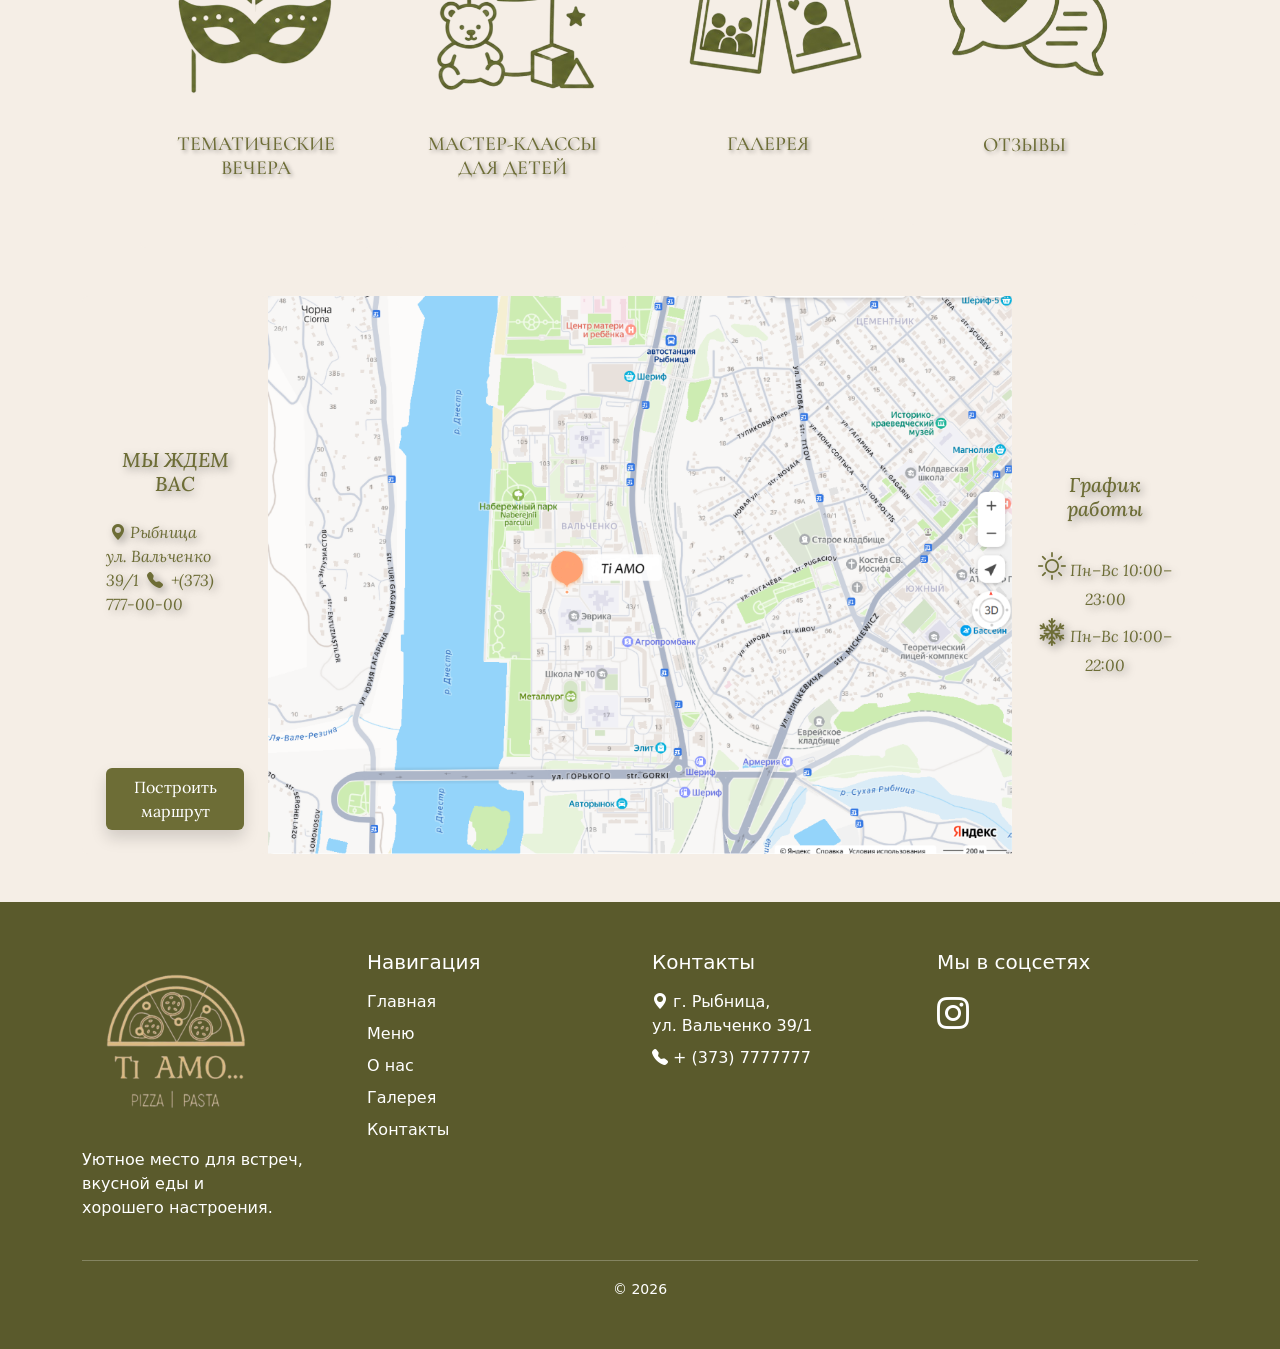
==== commit a784b54f: "Работа с мобильным меню" ====
--- a/index.html
+++ b/index.html
@@ -21,25 +21,24 @@
 
 </head>
 
-<body class="my-color my-bg-color">
+<body class="my-bg-color"><!--my-color -->
 
 <!--navbar-->
 
-<div class="container-fluid  menu-font">
+<div class="container-fluid  fst-italic lora-address" style="font-size:18px;">
+
     <nav class="navbar navbar-expand-lg">
+        <a class="navbar-brand mx-5 px-4" href="#">
+            <img src="img/logo7.png" alt="Bootstrap" width="130" height="110" style="color:#6d6d36;">
+        </a>
             <!--    <a class="navbar-brand" href="#">Navbar</a>-->
-            <button class="navbar-toggler" type="button" data-bs-toggle="collapse"
+            <button class="navbar-toggler  ms-auto" type="button" data-bs-toggle="collapse"
                     data-bs-target="#navbarSupportedContent" aria-controls="navbarSupportedContent"
                     aria-expanded="false" aria-label="Toggle navigation">
                 <span class="navbar-toggler-icon"></span>
             </button>
             <div class="collapse navbar-collapse" id="navbarSupportedContent">
-                <ul class="navbar-nav flex-grow-1 justify-content-between align-items-center px-5 thTiAmo" style="font-size:14px;"> <!--mx-auto mb-2 mb-lg-0-->
-                    <li class="nav-item">
-                        <a class="navbar-brand m-0" href="#">
-                            <img src="img/logo7.png" alt="Bootstrap" width="130" height="110" style="color:#6d6d36;">
-                        </a>
-                    </li>
+                <ul class="navbar-nav flex-grow-1 justify-content-between align-items-center px-5 mx-5"> <!--mx-auto mb-2 mb-lg-0-->
                     <li class="nav-item">
                         <a class="nav-link nav-link-custom" aria-current="page" href="#">Главная</a>
                     </li>
@@ -55,7 +54,7 @@
                     <li class="nav-item">
                         <a class="nav-link nav-link-custom" href="#">Доставка</a>
                     </li>
-                    <li class="nav-item">
+                    <li class="nav-item mt-4 pt-2">
                         <button
                                 class="btn text-white shadow btn-dynamic"
                                 style="background-color:#6d6d36;"
@@ -92,11 +91,11 @@
 
             <div class="mt-auto mb-5">
                 <p class="fst-italic lora-address mb-2" style="font-size:18px;">
-                    ул. Вальченко 39/1
+                    <i class="bi bi-geo-alt m-3"></i>ул. Вальченко 39/1
                 </p>
 
                 <p class="fst-italic lora-address mb-0" style="font-size:18px;">
-                    +(373) 777-00-00
+                    <i class="bi bi-phone m-3"></i>+(373) 777-00-00
                 </p>
             </div>
 
@@ -112,11 +111,11 @@
 
 <!--наши блюда-->
 
-<h2 class="text-center mt-5 fw-bold lora-address">
+<h2 class="text-center mt-5 fw-bold fst-italic lora-address">
     Наши блюда
 </h2>
 
-<div class="container p-4 fst-italic thTiAmo">
+<div class="container p-4 fst-italic lora-address">
     <div class="row row-cols-1 row-cols-md-4 row-cols-sm-3 row-cols-xs-3 g-4">
         <div class="col">
             <div class="card h-100 my-color my-bg-color">
@@ -165,8 +164,12 @@
 </div>
 
 
-<div class="container-fluid  d-flex justify-content-center tiAmo">
-    <button class="btn text-white shadow btn-dynamic" style="background-color:#6d6d36;">Посмотреть полное меню</button>
+<div class="container-fluid d-flex justify-content-center tiAmo">
+    <a href="menu.html"
+       class="btn text-white shadow btn-dynamic"
+       style="background-color:#6d6d36;">
+        Посмотреть полное меню
+    </a>
 </div>
 
 <!--разделы2-->
@@ -276,7 +279,7 @@
     </div>
 </div>-->
 
-<div class="container mt-5 secondTiAmo">
+<div class="container mt-5 fst-italic lora-address">
     <div class="row g-0">
 
         <!-- Левая карточка -->
@@ -287,9 +290,9 @@
 
                 <div class="flex-grow-1 d-flex flex-column justify-content-center">
                     <h5 class="card-title mb-4">МЫ ЖДЕМ ВАС</h5>
-                    <p class="card-text mb-4">
-                        <i class="bi bi-geo-alt-fill m-1"></i> ул. Вальченко 39/1
-                        <i class="bi bi-telephone-fill m-1"></i> 0777 77 77
+                    <p class="card-text mb-4 text-start">
+                        <i class="bi bi-geo-alt-fill m-1"></i>Рыбница<br>ул. Вальченко 39/1
+                        <i class="bi bi-telephone-fill m-1"></i> +(373) 777-00-00
                     </p>
                 </div>
 
--- a/css/index.css
+++ b/css/index.css
@@ -150,7 +150,7 @@
 }
 
 .nav-link-custom {
-    color: #6d6d36;
+    /*color: #6d6d36;*/
     text-decoration: none;
     display: inline-block;
     position: relative;
@@ -158,7 +158,7 @@
 }
 
 .nav-link-custom:hover {
-    color: #6d6d36;
+    /*color: #6d6d36;*/
     transform: translateY(-3px);
 }
 
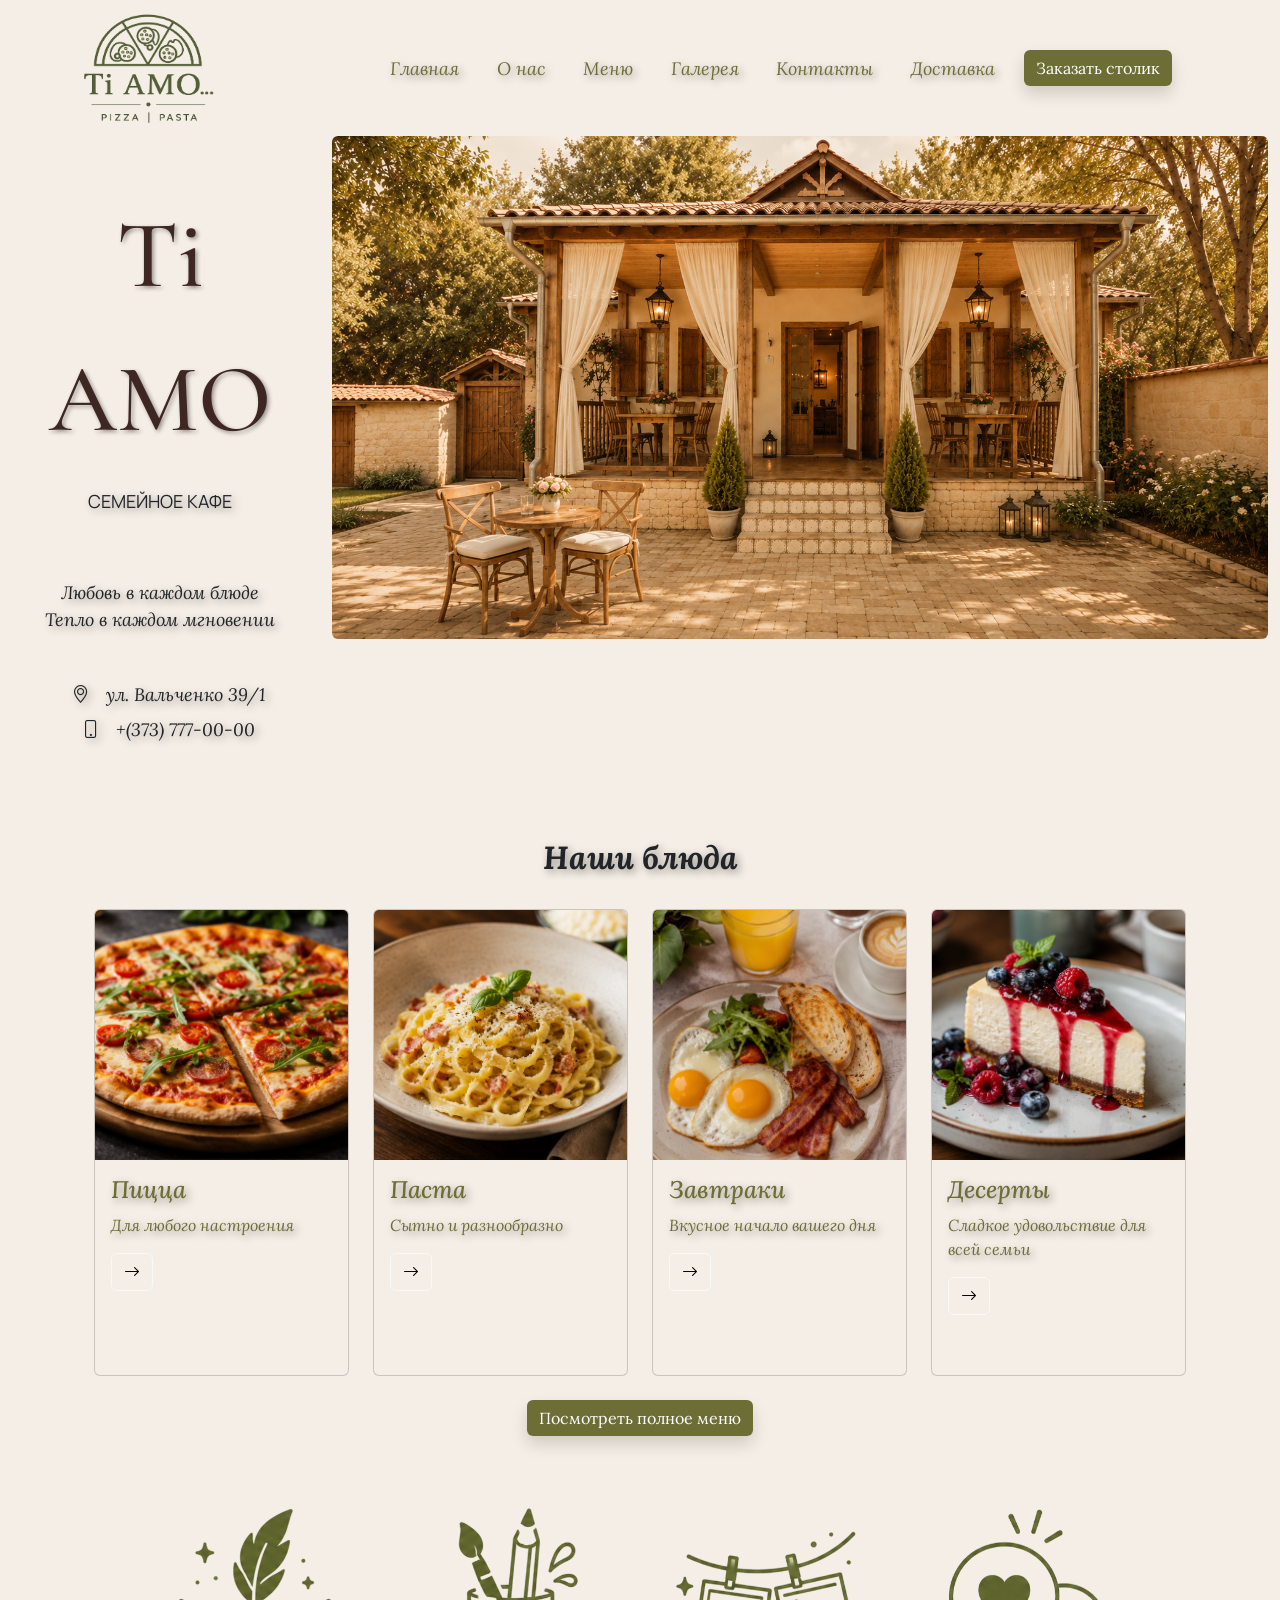
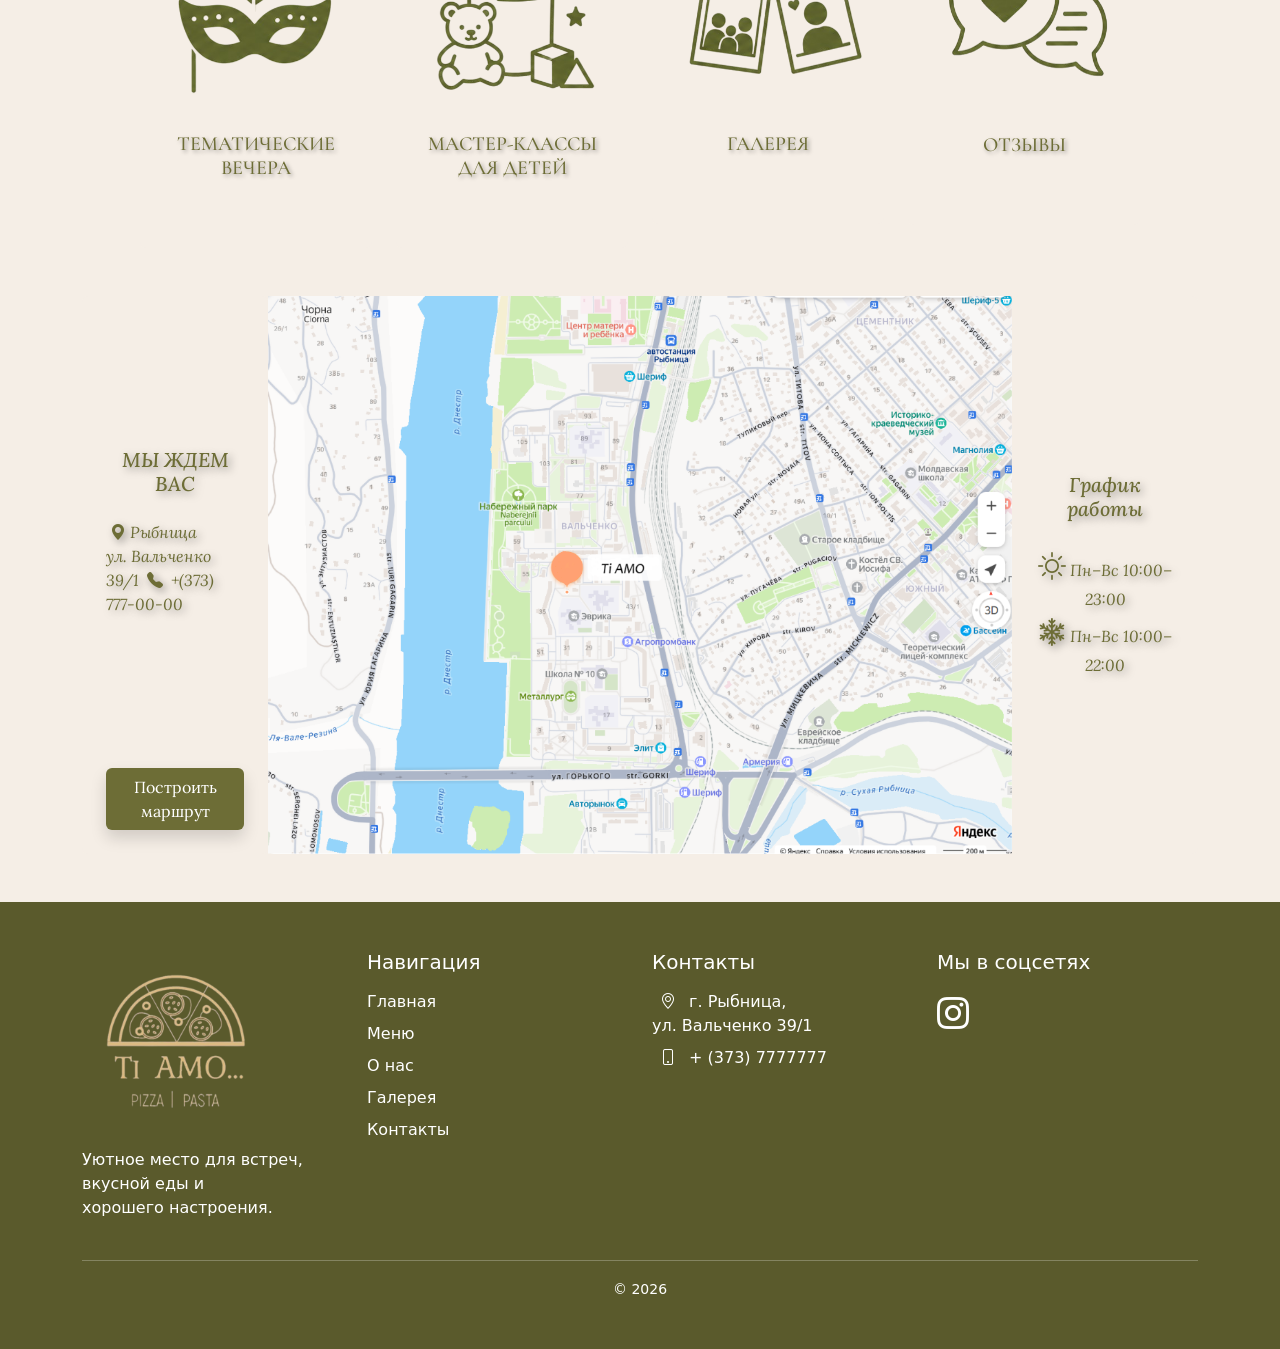
==== commit 2a4a8ce9: "Работа с мобильным меню" ====
--- a/index.html
+++ b/index.html
@@ -43,6 +43,9 @@
                         <a class="nav-link nav-link-custom" aria-current="page" href="#">Главная</a>
                     </li>
                     <li class="nav-item">
+                        <a class="nav-link nav-link-custom" aria-current="page" href="#">О нас</a>
+                    </li>
+                    <li class="nav-item">
                         <a class="nav-link nav-link-custom" href="menu.html">Меню</a>
                     </li>
                     <li class="nav-item">
@@ -54,9 +57,9 @@
                     <li class="nav-item">
                         <a class="nav-link nav-link-custom" href="#">Доставка</a>
                     </li>
-                    <li class="nav-item mt-4 pt-2">
+                    <li class="nav-item">
                         <button
-                                class="btn text-white shadow btn-dynamic"
+                                class="btn text-white shadow btn-dynamic mt-2 mt-lg-0"
                                 style="background-color:#6d6d36;"
                                 data-bs-toggle="modal"
                                 data-bs-target="#phoneModal">
@@ -76,7 +79,7 @@
 
         <div class="col-12 col-md-3 col-lg-3 d-flex flex-column text-center">
 
-            <p class="tiAmo mt-5" style="font-size:96px; color:#3E2723;">
+            <p class="tiAmo mt-0 mt-lg-5" style="font-size:96px; color:#3E2723;">
                 Ti AMO
             </p>
 
@@ -164,11 +167,15 @@
 </div>
 
 
-<div class="container-fluid d-flex justify-content-center tiAmo">
-    <a href="menu.html"
-       class="btn text-white shadow btn-dynamic"
-       style="background-color:#6d6d36;">
+<div class="container-fluid d-flex justify-content-center fst-italic lora-address">
+    <a href="menu.html">
+    <button
+            class="btn text-white shadow btn-dynamic mt-2 mt-lg-0"
+            style="background-color:#6d6d36;"
+            data-bs-toggle="modal"
+            data-bs-target="#phoneModal">
         Посмотреть полное меню
+    </button>
     </a>
 </div>
 
@@ -297,9 +304,18 @@
                 </div>
 
                 <button class="btn text-white shadow mt-auto"
-                        style="background-color:#6d6d36;">
+                        style="background-color:#6d6d36;"
+                        data-bs-toggle="modal"
+                        data-bs-target="#routeModal">
                     Построить маршрут
                 </button>
+
+                <!--<button class="btn text-white shadow mt-auto"
+        style="background-color:#6d6d36;"
+        data-bs-toggle="modal"
+        data-bs-target="#routeModal">
+    Построить маршрут
+</button>-->
 
             </div>
         </div>
@@ -400,13 +416,13 @@
                 <h5 class="mb-3">Контакты</h5>
 
                 <p class="mb-2">
-                    <i class="bi bi-geo-alt-fill"></i>
+                    <i class="bi bi-geo-alt m-2"></i>
                     г. Рыбница,<br>
                     ул. Вальченко 39/1
                 </p>
 
                 <p class="mb-2">
-                    <i class="bi bi-telephone-fill"></i>
+                    <i class="bi bi-phone m-2"></i>
                    + (373) 7777777
                 </p>
 
@@ -445,9 +461,9 @@
             integrity="sha384-FKyoEForCGlyvwx9Hj09JcYn3nv7wiPVlz7YYwJrWVcXK/BmnVDxM+D2scQbITxI"
             crossorigin="anonymous"></script>
 
-<div class="modal fade" id="phoneModal" tabindex="-1" aria-labelledby="phoneModalLabel" aria-hidden="true">
-    <div class="modal-dialog modal-dialog-centered">
-        <div class="modal-content">
+<div class="modal fade fst-italic lora-address"  id="phoneModal" tabindex="-1" aria-labelledby="phoneModalLabel" aria-hidden="true">
+    <div class="modal-dialog modal-dialog-centered" >
+        <div class="modal-content bg-light" >
 
             <div class="modal-header">
                 <h5 class="modal-title" id="phoneModalLabel">Заказать столик</h5>
@@ -469,6 +485,54 @@
         </div>
     </div>
 </div>
+
+<div class="modal fade fst-italic lora-address" id="routeModal" tabindex="-1">
+    <div class="modal-dialog modal-dialog-centered">
+        <div class="modal-content">
+
+            <div class="modal-header">
+                <h5 class="modal-title">
+                    Построить маршрут
+                </h5>
+
+                <button type="button"
+                        class="btn-close"
+                        data-bs-dismiss="modal">
+                </button>
+            </div>
+
+
+            <div class="modal-body text-center">
+
+                <p>
+                    Выберите приложение для навигации:
+                </p>
+
+
+                <!-- Яндекс карты -->
+                <a class="btn text-white w-100 mb-3"
+                   style="background-color:#3E2723;"
+                   target="_blank"
+                   href="https://yandex.md/maps/-/CTVXe26D">
+                    <i class="bi bi-geo-alt-fill"></i>
+                    Яндекс Карты
+                </a>
+
+
+                <!-- Google карты -->
+                <a class="btn btn-outline-dark w-100"
+                   target="_blank"
+                   href="https://maps.app.goo.gl/5Kepjg4y92BvbxsRA">
+                    <i class="bi bi-google"></i>
+                    Google Карты
+                </a>
+
+            </div>
+
+        </div>
+    </div>
+</div>
+
 </body>
 
 </html>
--- a/css/index.css
+++ b/css/index.css
@@ -95,41 +95,6 @@
     display: block;
     width: 100%;
     height: auto;
-}
-
-/* Градиент сверху */
-.photo-wrapper::before {
-    content: "";
-    position: absolute;
-    inset: 0;
-    background: linear-gradient(
-        to top,
-        transparent 90%,
-        rgba(245,238,230,.1) 92%,
-        rgba(245,238,230,.2) 94%,
-        rgba(245,238,230,.4) 96%,
-        rgba(245,238,230,.7) 98%,
-        #f5eee6 100%
-    ),
-    linear-gradient(
-            to left,
-            transparent 90%,
-                    rgba(245,238,230,.1) 92%,
-                    rgba(245,238,230,.2) 94%,
-                    rgba(245,238,230,.4) 96%,
-                    rgba(245,238,230,.7) 98%,
-                    #f5eee6 100%
-        ),
-        linear-gradient(
-                to bottom,
-                transparent 90%,
-                        rgba(245,238,230,.1) 92%,
-                        rgba(245,238,230,.2) 94%,
-                        rgba(245,238,230,.4) 96%,
-                        rgba(245,238,230,.7) 98%,
-                        #f5eee6 100%
-            );
-    pointer-events: none;
 }
 
 .btn-dynamic {
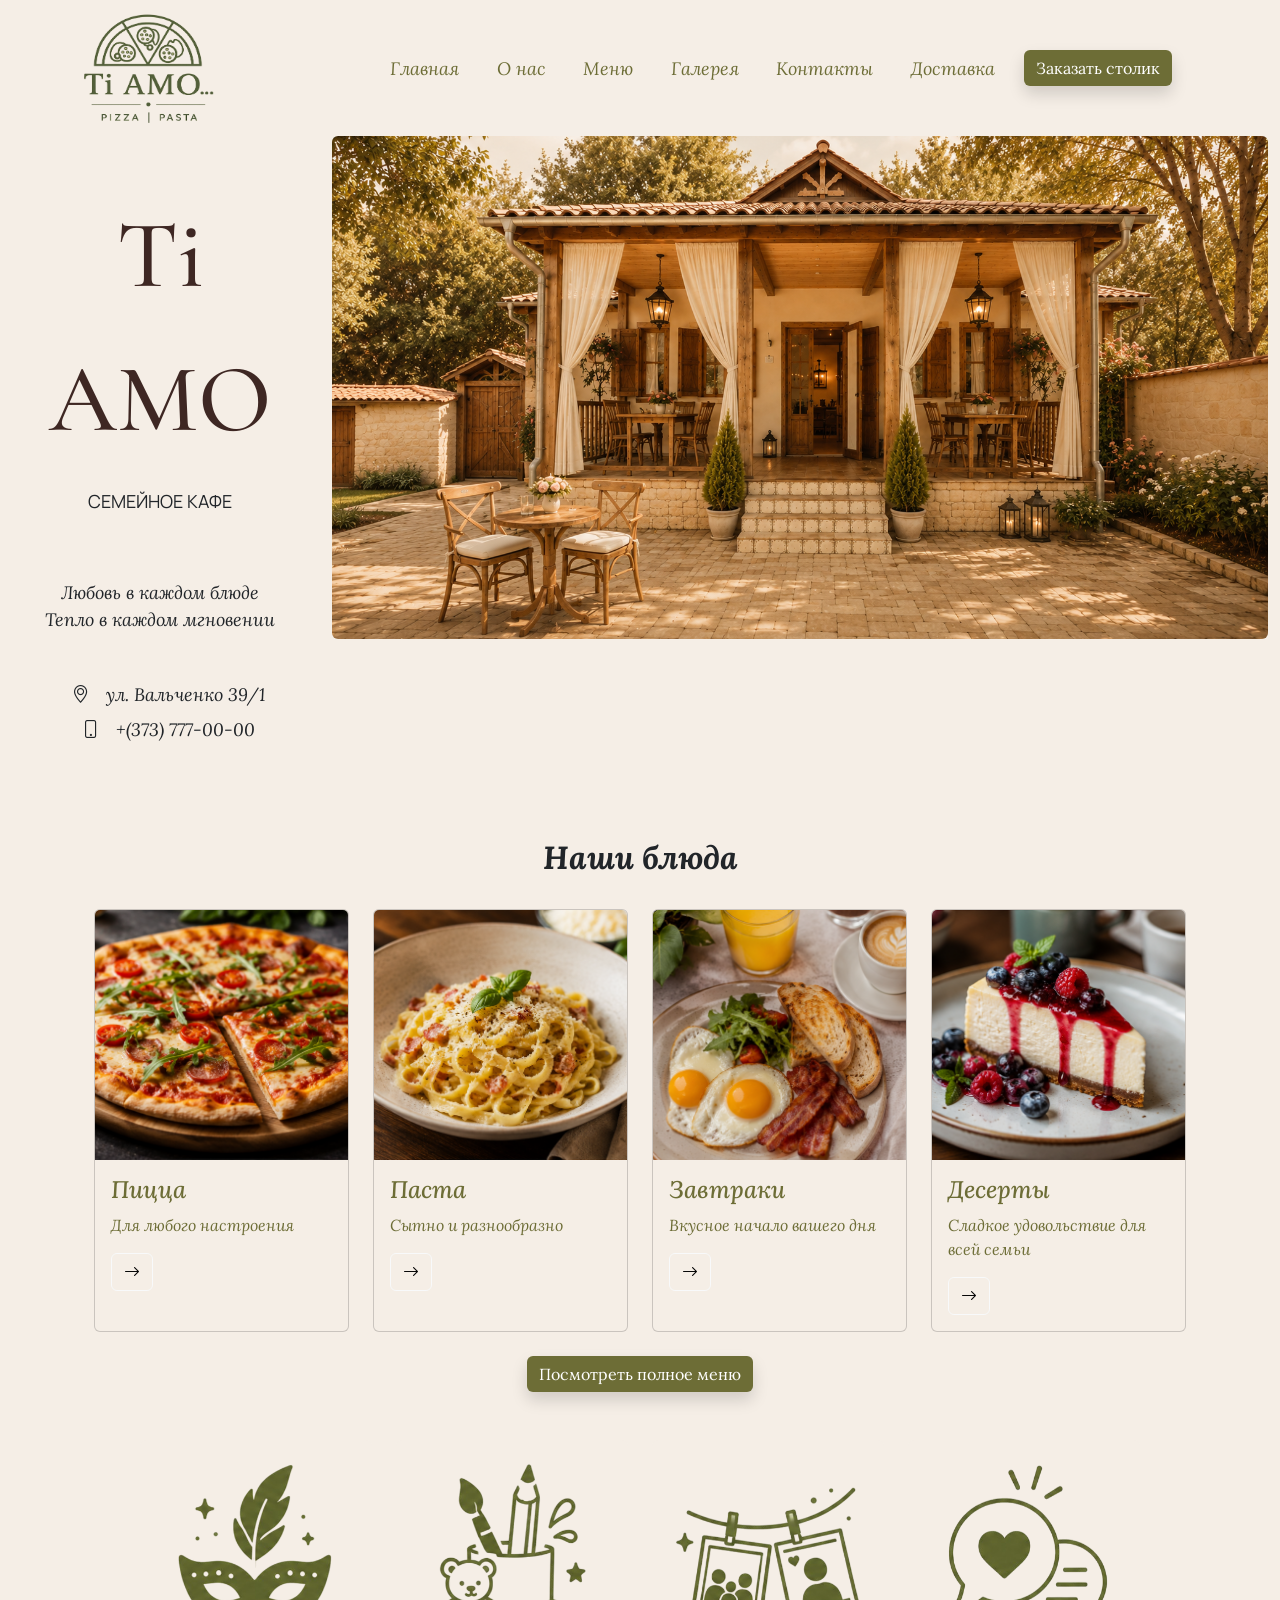
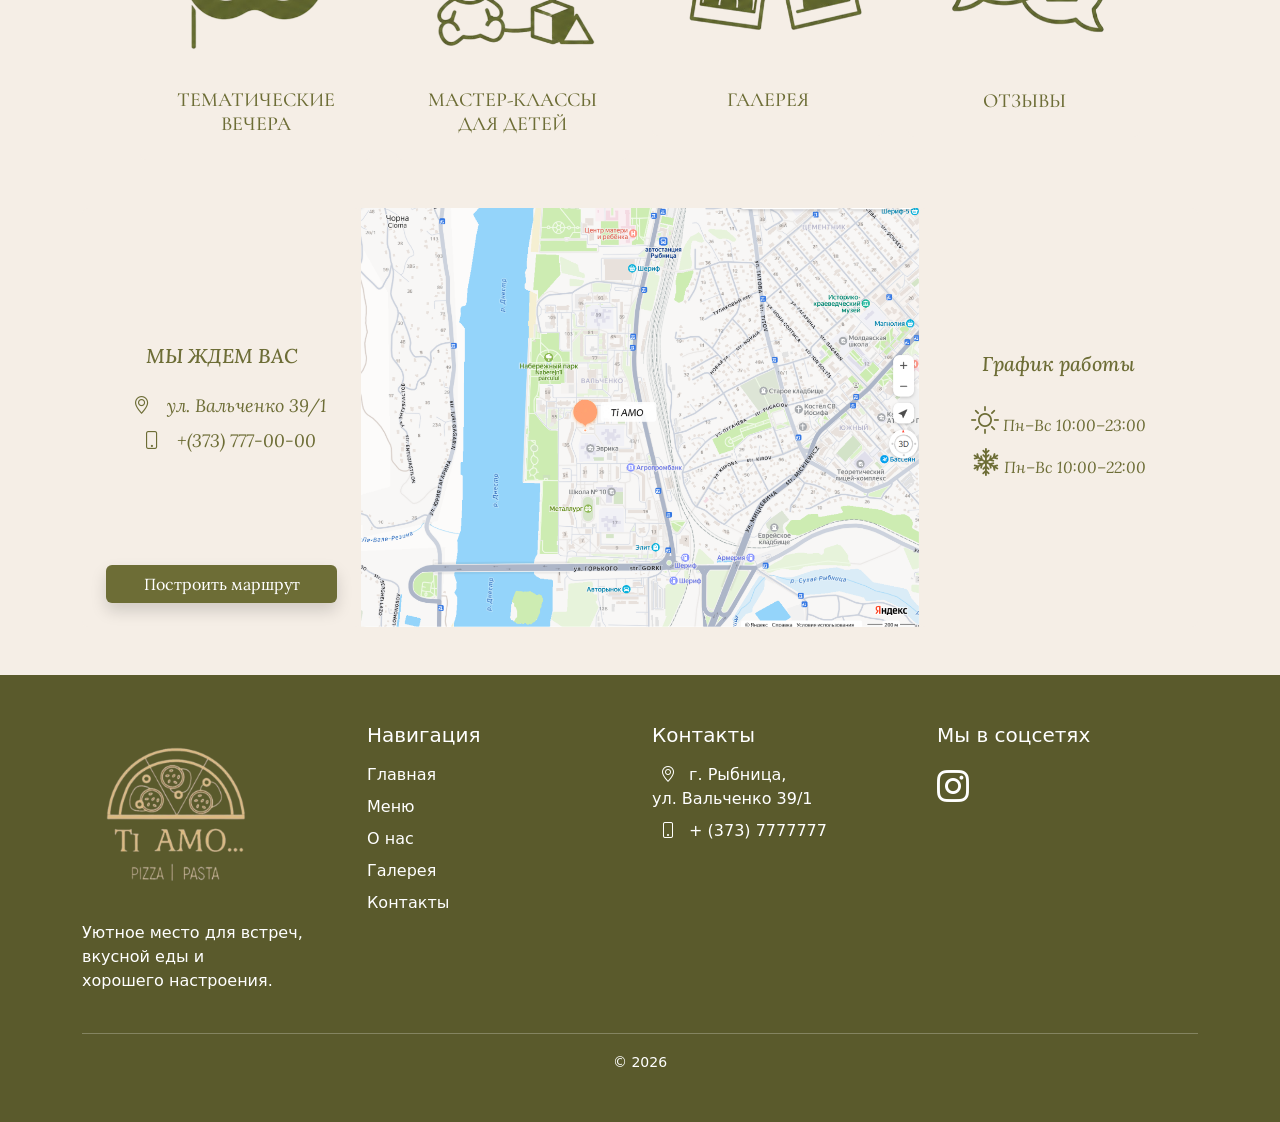
==== commit 43253695: "Работа с мобильным меню" ====
--- a/index.html
+++ b/index.html
@@ -25,7 +25,7 @@
 
 <!--navbar-->
 
-<div class="container-fluid  fst-italic lora-address" style="font-size:18px;">
+<div class="container-fluid fst-italic lora-address " style="font-size:18px;">
 
     <nav class="navbar navbar-expand-lg">
         <a class="navbar-brand mx-5 px-4" href="#">
@@ -290,16 +290,19 @@
     <div class="row g-0">
 
         <!-- Левая карточка -->
-        <div class="col-12 col-md-2 d-flex">
+        <div class="col-12 col-md-3 d-flex">
             <div class="card p-4 text-center h-100 w-100 d-flex flex-column my-bg-color border-0 my-color">
 
 
 
                 <div class="flex-grow-1 d-flex flex-column justify-content-center">
                     <h5 class="card-title mb-4">МЫ ЖДЕМ ВАС</h5>
-                    <p class="card-text mb-4 text-start">
-                        <i class="bi bi-geo-alt-fill m-1"></i>Рыбница<br>ул. Вальченко 39/1
-                        <i class="bi bi-telephone-fill m-1"></i> +(373) 777-00-00
+                    <p class="fst-italic lora-address mb-2" style="font-size:18px;">
+                        <i class="bi bi-geo-alt m-3"></i>ул. Вальченко 39/1
+                    </p>
+
+                    <p class="fst-italic lora-address mb-0" style="font-size:18px;">
+                        <i class="bi bi-phone m-3"></i>+(373) 777-00-00
                     </p>
                 </div>
 
@@ -321,7 +324,7 @@
         </div>
 
         <!-- Центральная карточка -->
-        <div class="col-12 col-md-8 d-flex">
+        <div class="col-12 col-md-6 d-flex">
             <div class="card h-100 w-100 border-0">
                 <img src="img/map2.png"
                      class="img-fluid h-100 w-100"
@@ -331,7 +334,7 @@
         </div>
 
         <!-- Правая карточка -->
-        <div class="col-12 col-md-2 d-flex">
+        <div class="col-12 col-md-3 d-flex">
             <div class="card p-4 text-center h-100 w-100 d-flex flex-column justify-items-center my-bg-color border-0 my-color">
 
 
--- a/css/index.css
+++ b/css/index.css
@@ -4,7 +4,6 @@
   font-weight: 600;
   font-style: normal;
   font-size: 24px;
-  text-shadow: 3px 3px 8px rgba(0, 0, 0, 0.4);
 }
 
 .menu-familyCafe {
@@ -13,7 +12,10 @@
   font-weight:400;
   font-style: normal;
   font-size: 18px;
-  text-shadow: 3px 3px 8px rgba(0, 0, 0, 0.4);
+}
+
+.text-shadow1 {
+    text-shadow: 3px 3px 8px rgba(0, 0, 0, 0.4);
 }
 
 .menu-familyCafe2 {
@@ -22,7 +24,6 @@
   font-weight:400;
   font-style: normal;
   font-size: 24px;
-  text-shadow: 3px 3px 8px rgba(0, 0, 0, 0.4);
   font-style: italic;
 }
 
@@ -38,7 +39,6 @@
   font-optical-sizing: auto;
   font-weight: 400;
   font-style: normal;
-  text-shadow: 3px 3px 8px rgba(0, 0, 0, 0.4);
 }
 
 
@@ -70,9 +70,9 @@
     position: relative;
 }
 
-.card-body {
+/*.card-body {
     padding-bottom: 60px;
-}
+}*/
 
 
 
@@ -167,6 +167,9 @@
       font-optical-sizing: auto;
       font-weight: 500;
       font-style: normal;
+}
+
+.tiAmo-text-shadow {
       text-shadow: 2px 2px 4px rgba(0, 0, 0, 0.4);
 }
 
